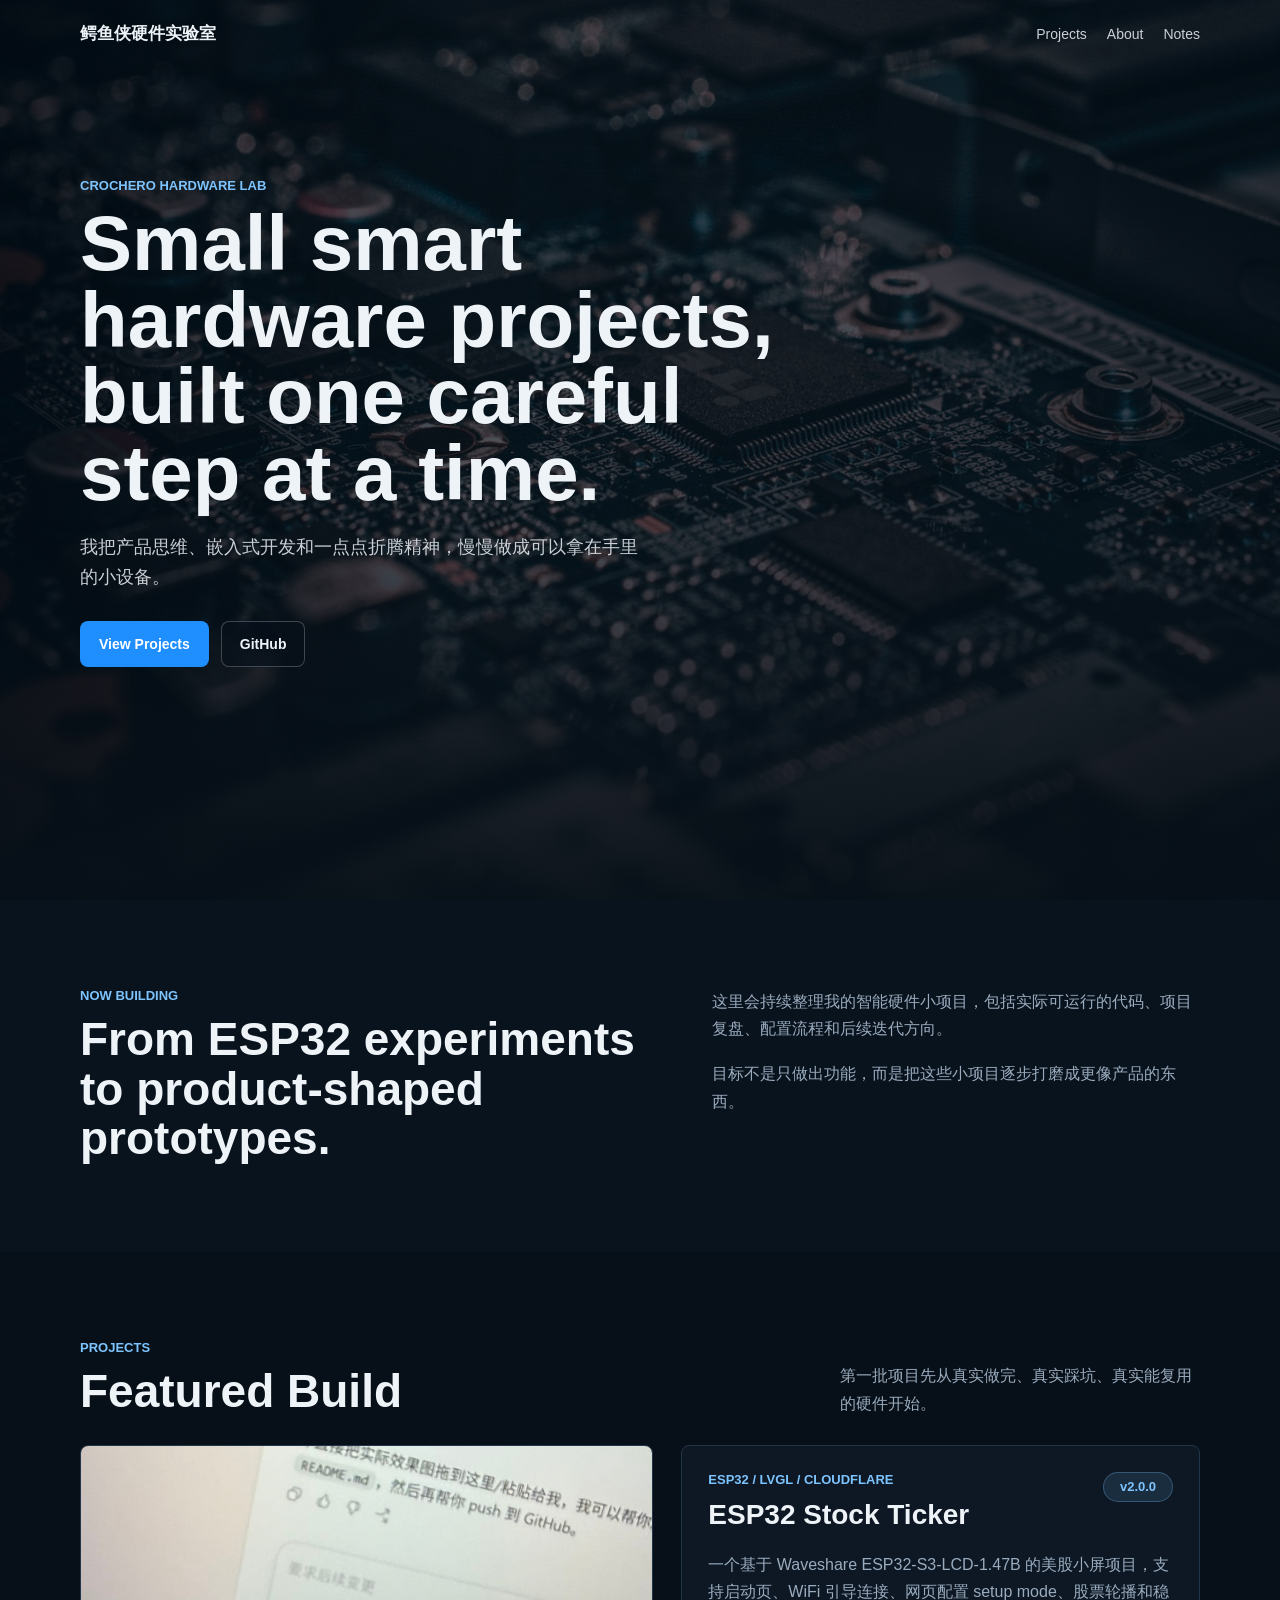
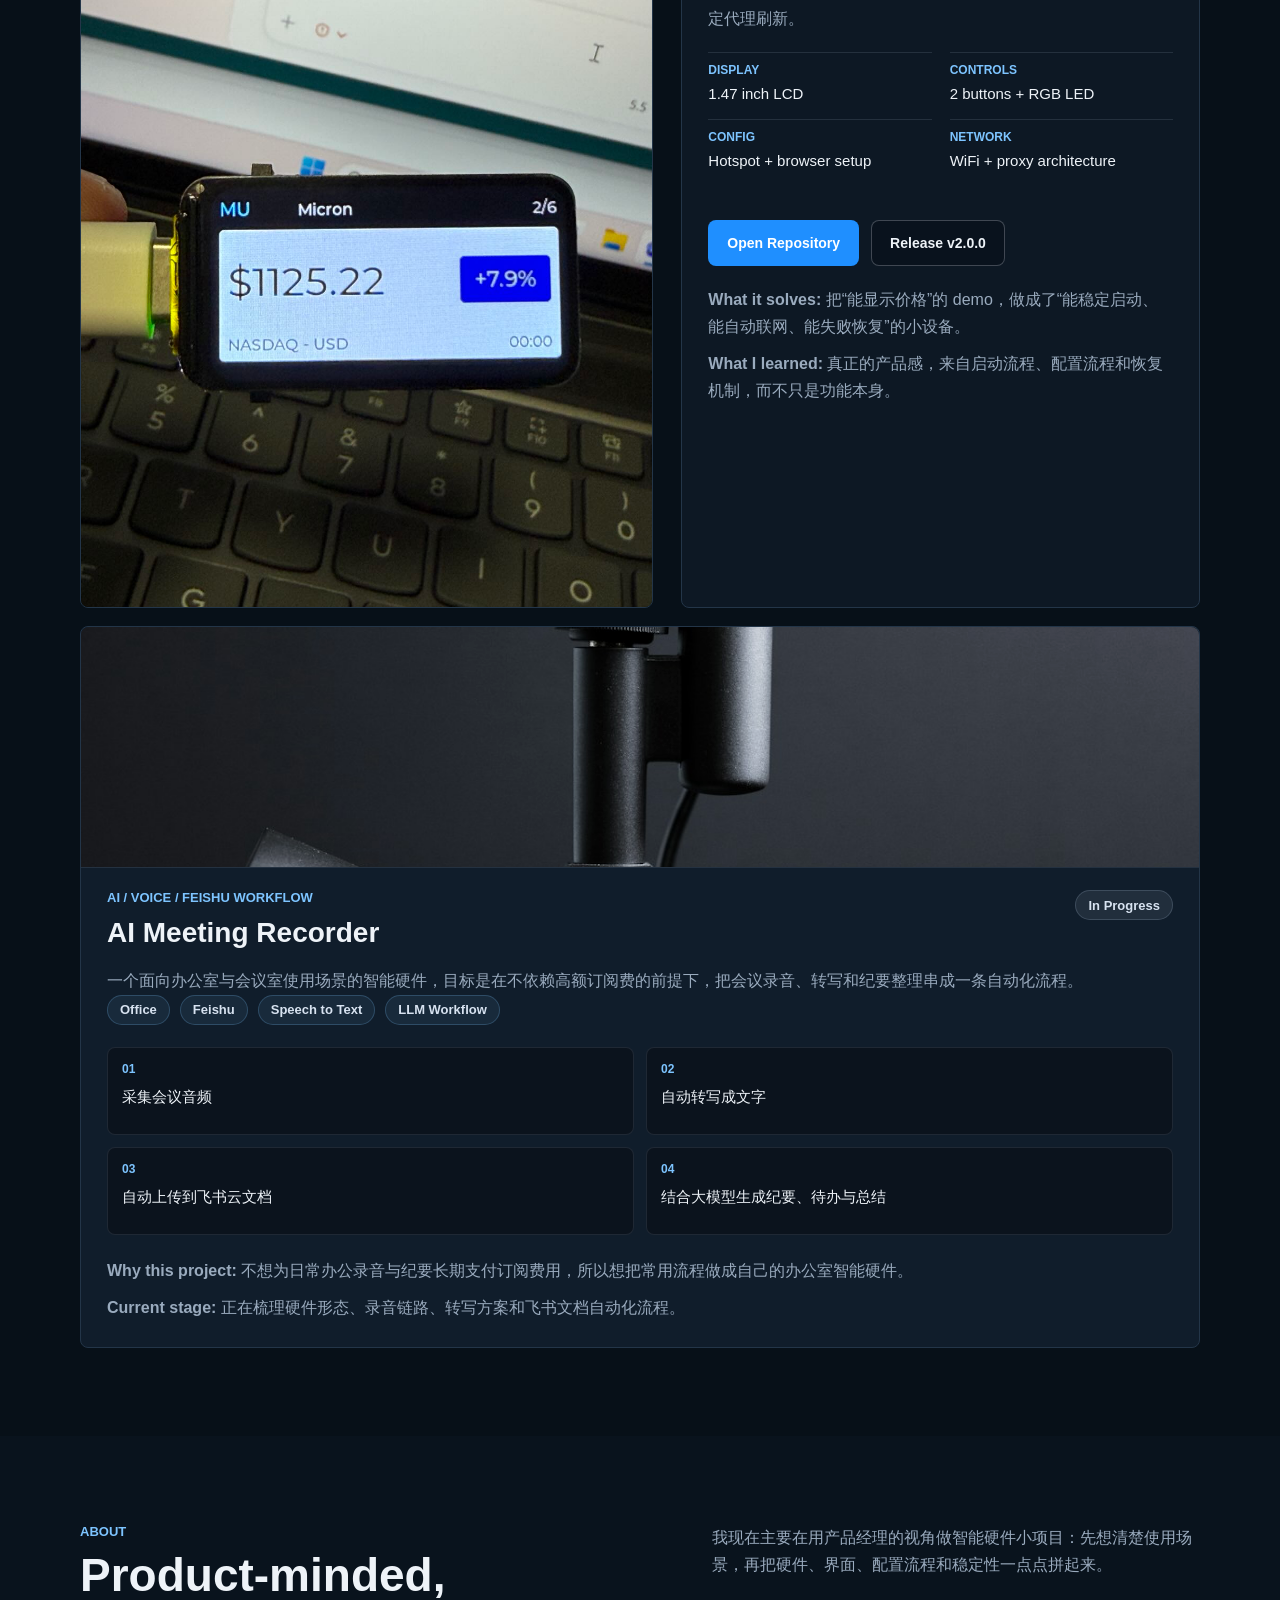
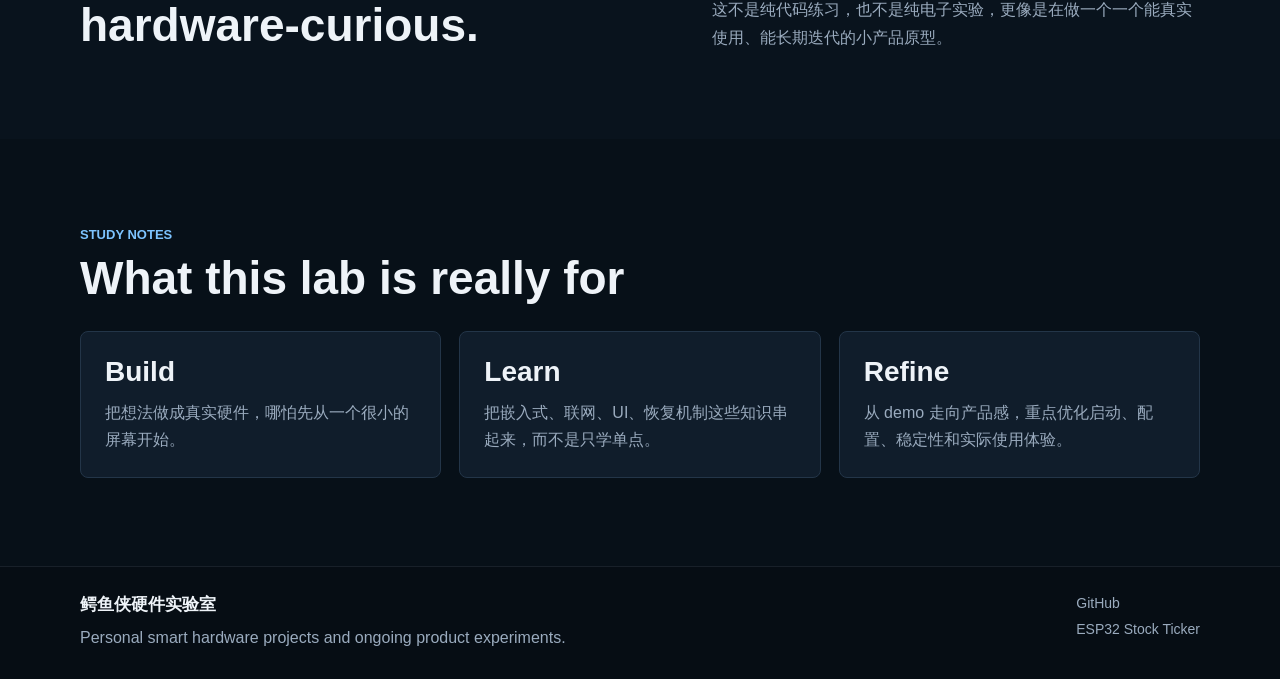
==== index.html @ 6fba977d "Rename homepage to CrocHero Hardware Lab" ====
<!doctype html>
<html lang="zh-CN">
<head>
  <meta charset="utf-8">
  <meta name="viewport" content="width=device-width, initial-scale=1">
  <title>鳄鱼侠硬件实验室 | CrocHero Hardware Lab</title>
  <meta name="description" content="Eyuxia 的个人智能硬件主页，记录 ESP32 小项目、产品原型与学习实验。">
  <link rel="stylesheet" href="./styles.css">
</head>
<body>
  <header class="hero">
    <nav class="topbar">
      <div class="brand">鳄鱼侠硬件实验室</div>
      <div class="navlinks">
        <a href="#projects">Projects</a>
        <a href="#about">About</a>
        <a href="#notes">Notes</a>
      </div>
    </nav>

    <div class="hero-media"></div>
    <div class="hero-overlay"></div>

    <div class="hero-content">
      <p class="eyebrow">CrocHero Hardware Lab</p>
      <h1>Small smart hardware projects, built one careful step at a time.</h1>
      <p class="hero-copy">
        我把产品思维、嵌入式开发和一点点折腾精神，慢慢做成可以拿在手里的小设备。
      </p>
      <div class="hero-actions">
        <a class="button primary" href="#projects">View Projects</a>
        <a class="button secondary" href="https://github.com/reckton0852-star" target="_blank" rel="noreferrer">GitHub</a>
      </div>
    </div>
  </header>

  <main>
    <section class="section intro-band">
      <div class="section-inner intro-grid">
        <div>
          <p class="section-label">Now Building</p>
          <h2>From ESP32 experiments to product-shaped prototypes.</h2>
        </div>
        <div class="intro-copy">
          <p>
            这里会持续整理我的智能硬件小项目，包括实际可运行的代码、项目复盘、配置流程和后续迭代方向。
          </p>
          <p>
            目标不是只做出功能，而是把这些小项目逐步打磨成更像产品的东西。
          </p>
        </div>
      </div>
    </section>

    <section class="section" id="projects">
      <div class="section-inner">
        <div class="section-heading">
          <div>
            <p class="section-label">Projects</p>
            <h2>Featured Build</h2>
          </div>
          <p class="section-side-note">第一批项目先从真实做完、真实踩坑、真实能复用的硬件开始。</p>
        </div>

        <article class="project-feature">
          <div class="project-media">
            <img src="./assets/esp32-stock-ticker-demo.jpg" alt="ESP32 stock ticker device showing stock price on a small display">
          </div>
          <div class="project-body">
            <div class="project-header">
              <div>
                <p class="project-kicker">ESP32 / LVGL / Cloudflare</p>
                <h3>ESP32 Stock Ticker</h3>
              </div>
              <span class="status-pill">v2.0.0</span>
            </div>

            <p class="project-summary">
              一个基于 Waveshare ESP32-S3-LCD-1.47B 的美股小屏项目，支持启动页、WiFi 引导连接、网页配置 setup mode、股票轮播和稳定代理刷新。
            </p>

            <div class="project-specs">
              <div>
                <span class="spec-label">Display</span>
                <span class="spec-value">1.47 inch LCD</span>
              </div>
              <div>
                <span class="spec-label">Controls</span>
                <span class="spec-value">2 buttons + RGB LED</span>
              </div>
              <div>
                <span class="spec-label">Config</span>
                <span class="spec-value">Hotspot + browser setup</span>
              </div>
              <div>
                <span class="spec-label">Network</span>
                <span class="spec-value">WiFi + proxy architecture</span>
              </div>
            </div>

            <div class="project-links">
              <a class="button primary" href="https://github.com/reckton0852-star/esp32-stock-ticker" target="_blank" rel="noreferrer">Open Repository</a>
              <a class="button secondary" href="https://github.com/reckton0852-star/esp32-stock-ticker/releases/tag/v2.0.0" target="_blank" rel="noreferrer">Release v2.0.0</a>
            </div>

            <div class="project-notes">
              <p><strong>What it solves:</strong> 把“能显示价格”的 demo，做成了“能稳定启动、能自动联网、能失败恢复”的小设备。</p>
              <p><strong>What I learned:</strong> 真正的产品感，来自启动流程、配置流程和恢复机制，而不只是功能本身。</p>
            </div>
          </div>
        </article>

        <div class="project-stack">
          <article class="project-card in-progress">
            <div class="project-card-media">
              <img src="./assets/site-refresh/ai-recorder-microphone.jpg" alt="Studio microphone in a dark setup representing the AI meeting recorder project">
            </div>

            <div class="project-card-top">
              <div>
                <p class="project-kicker">AI / Voice / Feishu Workflow</p>
                <h3>AI Meeting Recorder</h3>
              </div>
              <span class="status-pill pending">In Progress</span>
            </div>

            <p class="project-summary">
              一个面向办公室与会议室使用场景的智能硬件，目标是在不依赖高额订阅费的前提下，把会议录音、转写和纪要整理串成一条自动化流程。
            </p>

            <div class="tag-row">
              <span class="tag">Office</span>
              <span class="tag">Feishu</span>
              <span class="tag">Speech to Text</span>
              <span class="tag">LLM Workflow</span>
            </div>

            <div class="project-flow">
              <div class="flow-step">
                <span class="flow-index">01</span>
                <span class="flow-text">采集会议音频</span>
              </div>
              <div class="flow-step">
                <span class="flow-index">02</span>
                <span class="flow-text">自动转写成文字</span>
              </div>
              <div class="flow-step">
                <span class="flow-index">03</span>
                <span class="flow-text">自动上传到飞书云文档</span>
              </div>
              <div class="flow-step">
                <span class="flow-index">04</span>
                <span class="flow-text">结合大模型生成纪要、待办与总结</span>
              </div>
            </div>

            <div class="project-notes">
              <p><strong>Why this project:</strong> 不想为日常办公录音与纪要长期支付订阅费用，所以想把常用流程做成自己的办公室智能硬件。</p>
              <p><strong>Current stage:</strong> 正在梳理硬件形态、录音链路、转写方案和飞书文档自动化流程。</p>
            </div>
          </article>
        </div>
      </div>
    </section>

    <section class="section alt" id="about">
      <div class="section-inner about-grid">
        <div>
          <p class="section-label">About</p>
          <h2>Product-minded, hardware-curious.</h2>
        </div>
        <div class="about-copy">
          <p>
            我现在主要在用产品经理的视角做智能硬件小项目：先想清楚使用场景，再把硬件、界面、配置流程和稳定性一点点拼起来。
          </p>
          <p>
            这不是纯代码练习，也不是纯电子实验，更像是在做一个一个能真实使用、能长期迭代的小产品原型。
          </p>
        </div>
      </div>
    </section>

    <section class="section" id="notes">
      <div class="section-inner">
        <div class="section-heading">
          <div>
            <p class="section-label">Study Notes</p>
            <h2>What this lab is really for</h2>
          </div>
        </div>

        <div class="notes-grid">
          <div class="note-panel">
            <h3>Build</h3>
            <p>把想法做成真实硬件，哪怕先从一个很小的屏幕开始。</p>
          </div>
          <div class="note-panel">
            <h3>Learn</h3>
            <p>把嵌入式、联网、UI、恢复机制这些知识串起来，而不是只学单点。</p>
          </div>
          <div class="note-panel">
            <h3>Refine</h3>
            <p>从 demo 走向产品感，重点优化启动、配置、稳定性和实际使用体验。</p>
          </div>
        </div>
      </div>
    </section>
  </main>

  <footer class="footer">
    <div class="section-inner footer-inner">
      <div>
        <div class="brand footer-brand">鳄鱼侠硬件实验室</div>
        <p class="footer-copy">Personal smart hardware projects and ongoing product experiments.</p>
      </div>
      <div class="footer-links">
        <a href="https://github.com/reckton0852-star" target="_blank" rel="noreferrer">GitHub</a>
        <a href="https://github.com/reckton0852-star/esp32-stock-ticker" target="_blank" rel="noreferrer">ESP32 Stock Ticker</a>
      </div>
    </div>
  </footer>
</body>
</html>
---- styles.css ----
:root {
  color-scheme: dark;
  --bg: #071018;
  --panel: #0d1824;
  --panel-soft: #101d2b;
  --line: #233548;
  --text: #eef3f8;
  --muted: #9aabbe;
  --accent: #7dc4ff;
  --accent-strong: #1f8fff;
  --max-width: 1120px;
}

* {
  box-sizing: border-box;
}

html {
  scroll-behavior: smooth;
}

body {
  margin: 0;
  font-family: Inter, "Segoe UI", Arial, sans-serif;
  background: var(--bg);
  color: var(--text);
}

a {
  color: inherit;
  text-decoration: none;
}

img {
  display: block;
  width: 100%;
  height: auto;
}

.hero {
  position: relative;
  min-height: 100svh;
  overflow: hidden;
  background: #081018;
}

.topbar {
  position: relative;
  z-index: 3;
  display: flex;
  justify-content: space-between;
  align-items: center;
  width: min(var(--max-width), calc(100% - 40px));
  margin: 0 auto;
  padding: 24px 0;
}

.brand {
  font-size: 17px;
  font-weight: 700;
  letter-spacing: 0;
  line-height: 1.2;
}

.navlinks {
  display: flex;
  gap: 20px;
  color: rgba(238, 243, 248, 0.84);
  font-size: 14px;
}

.hero-media,
.hero-overlay {
  position: absolute;
  inset: 0;
}

.hero-media {
  background:
    linear-gradient(90deg, rgba(7, 16, 24, 0.88) 0%, rgba(7, 16, 24, 0.58) 38%, rgba(7, 16, 24, 0.7) 100%),
    url("./assets/site-refresh/hero-circuit-board.jpg") center center / cover no-repeat;
  transform: scale(1.04);
  filter: saturate(0.92) contrast(1.08);
}

.hero-overlay {
  background:
    linear-gradient(180deg, rgba(7, 16, 24, 0.15) 0%, rgba(7, 16, 24, 0.3) 58%, rgba(7, 16, 24, 0.94) 100%);
}

.hero-content {
  position: relative;
  z-index: 3;
  width: min(var(--max-width), calc(100% - 40px));
  margin: 0 auto;
  padding: 110px 0 120px;
}

.eyebrow,
.section-label,
.project-kicker,
.spec-label {
  margin: 0 0 12px;
  color: var(--accent);
  font-size: 13px;
  font-weight: 600;
  letter-spacing: 0;
  text-transform: uppercase;
}

.hero h1 {
  max-width: 720px;
  margin: 0;
  font-size: clamp(40px, 7vw, 78px);
  line-height: 0.98;
  font-weight: 700;
}

.hero-copy {
  max-width: 560px;
  margin: 22px 0 0;
  color: rgba(238, 243, 248, 0.84);
  font-size: 18px;
  line-height: 1.65;
}

.hero-actions,
.project-links {
  display: flex;
  flex-wrap: wrap;
  gap: 12px;
  margin-top: 28px;
}

.button {
  display: inline-flex;
  align-items: center;
  justify-content: center;
  min-height: 46px;
  padding: 0 18px;
  border: 1px solid transparent;
  border-radius: 8px;
  font-size: 14px;
  font-weight: 600;
}

.button.primary {
  background: var(--accent-strong);
  color: white;
}

.button.secondary {
  border-color: rgba(238, 243, 248, 0.24);
  background: rgba(8, 17, 27, 0.68);
}

.section {
  padding: 88px 0;
}

.section.alt {
  background: #09131d;
}

.section-inner {
  width: min(var(--max-width), calc(100% - 40px));
  margin: 0 auto;
}

.intro-band {
  background: #09131d;
}

.intro-grid,
.about-grid {
  display: grid;
  grid-template-columns: minmax(0, 1.1fr) minmax(0, 0.9fr);
  gap: 36px;
  align-items: start;
}

.section h2 {
  margin: 0;
  font-size: clamp(28px, 4vw, 46px);
  line-height: 1.08;
}

.intro-copy p,
.about-copy p,
.project-summary,
.project-notes p,
.footer-copy,
.section-side-note {
  margin: 0;
  color: var(--muted);
  line-height: 1.7;
  font-size: 16px;
}

.intro-copy,
.about-copy {
  display: grid;
  gap: 18px;
}

.section-heading {
  display: flex;
  justify-content: space-between;
  align-items: end;
  gap: 24px;
  margin-bottom: 28px;
}

.section-side-note {
  max-width: 360px;
}

.project-feature {
  display: grid;
  grid-template-columns: minmax(0, 1.05fr) minmax(0, 0.95fr);
  gap: 28px;
  align-items: stretch;
}

.project-stack {
  margin-top: 18px;
}

.project-media img {
  height: 100%;
  min-height: 420px;
  object-fit: cover;
  border-radius: 8px;
  border: 1px solid var(--line);
}

.project-body {
  display: grid;
  align-content: start;
  gap: 20px;
  padding: 26px;
  background: var(--panel);
  border: 1px solid var(--line);
  border-radius: 8px;
}

.project-header {
  display: flex;
  justify-content: space-between;
  gap: 20px;
  align-items: start;
}

.project-header h3,
.note-panel h3 {
  margin: 0;
  font-size: 28px;
}

.status-pill {
  display: inline-flex;
  align-items: center;
  justify-content: center;
  min-width: 70px;
  min-height: 30px;
  padding: 0 12px;
  border-radius: 999px;
  background: rgba(125, 196, 255, 0.12);
  border: 1px solid rgba(125, 196, 255, 0.28);
  color: var(--accent);
  font-size: 13px;
  font-weight: 600;
}

.status-pill.pending {
  background: rgba(154, 171, 190, 0.12);
  border-color: rgba(154, 171, 190, 0.24);
  color: #d7e2f0;
}

.project-specs {
  display: grid;
  grid-template-columns: repeat(2, minmax(0, 1fr));
  gap: 14px 18px;
}

.project-specs > div {
  padding-top: 10px;
  border-top: 1px solid rgba(154, 171, 190, 0.16);
}

.spec-label {
  display: block;
  margin-bottom: 6px;
  font-size: 12px;
}

.spec-value {
  color: var(--text);
  font-size: 15px;
  line-height: 1.45;
}

.project-notes {
  display: grid;
  gap: 10px;
}

.tag-row {
  display: flex;
  flex-wrap: wrap;
  gap: 10px;
}

.tag {
  display: inline-flex;
  align-items: center;
  min-height: 30px;
  padding: 0 12px;
  border-radius: 999px;
  border: 1px solid rgba(125, 196, 255, 0.22);
  background: rgba(125, 196, 255, 0.08);
  color: #d7e2f0;
  font-size: 13px;
  font-weight: 600;
}

.project-card {
  padding: 26px;
  background: var(--panel-soft);
  border: 1px solid var(--line);
  border-radius: 8px;
}

.project-card-media {
  margin: -26px -26px 22px;
  overflow: hidden;
  border-bottom: 1px solid rgba(154, 171, 190, 0.14);
  border-radius: 8px 8px 0 0;
}

.project-card-media img {
  height: 240px;
  object-fit: cover;
  object-position: center;
  filter: saturate(0.9) contrast(1.03);
}

.project-card-top {
  display: flex;
  justify-content: space-between;
  gap: 20px;
  align-items: start;
  margin-bottom: 18px;
}

.project-card-top h3 {
  margin: 0;
  font-size: 28px;
}

.project-flow {
  display: grid;
  grid-template-columns: repeat(2, minmax(0, 1fr));
  gap: 12px;
  margin: 22px 0;
}

.flow-step {
  min-height: 88px;
  padding: 14px;
  background: #0b131d;
  border: 1px solid rgba(154, 171, 190, 0.14);
  border-radius: 8px;
}

.flow-index {
  display: block;
  margin-bottom: 10px;
  color: var(--accent);
  font-size: 12px;
  font-weight: 700;
}

.flow-text {
  display: block;
  color: var(--text);
  font-size: 15px;
  line-height: 1.5;
}

.notes-grid {
  display: grid;
  grid-template-columns: repeat(3, minmax(0, 1fr));
  gap: 18px;
}

.note-panel {
  padding: 24px;
  background: var(--panel-soft);
  border: 1px solid var(--line);
  border-radius: 8px;
}

.note-panel p {
  margin: 12px 0 0;
  color: var(--muted);
  line-height: 1.65;
}

.footer {
  border-top: 1px solid rgba(154, 171, 190, 0.12);
  background: #060d14;
}

.footer-inner {
  display: flex;
  justify-content: space-between;
  gap: 24px;
  align-items: start;
  padding-top: 28px;
  padding-bottom: 28px;
}

.footer-brand {
  margin-bottom: 8px;
}

.footer-links {
  display: flex;
  flex-direction: column;
  gap: 10px;
  color: var(--muted);
  font-size: 14px;
}

@media (max-width: 920px) {
  .intro-grid,
  .about-grid,
  .project-feature,
  .notes-grid,
  .footer-inner,
  .section-heading {
    grid-template-columns: 1fr;
    display: grid;
  }

  .section-heading {
    align-items: start;
  }

  .project-media img {
    min-height: 320px;
  }
}

@media (max-width: 640px) {
  .topbar {
    gap: 16px;
    align-items: start;
    flex-direction: column;
  }

  .navlinks {
    gap: 16px;
    flex-wrap: wrap;
  }

  .brand {
    font-size: 15px;
  }

  .hero-content {
    padding-top: 82px;
    padding-bottom: 92px;
  }

  .hero h1 {
    font-size: 42px;
  }

  .hero-copy {
    font-size: 16px;
  }

  .section {
    padding: 64px 0;
  }

  .project-body,
  .note-panel,
  .project-card {
    padding: 20px;
  }

  .project-card-media {
    margin: -20px -20px 18px;
  }

  .project-card-media img {
    height: 200px;
  }

  .project-header {
    flex-direction: column;
  }

  .project-card-top {
    flex-direction: column;
  }

  .project-specs {
    grid-template-columns: 1fr;
  }

  .project-flow {
    grid-template-columns: 1fr;
  }
}
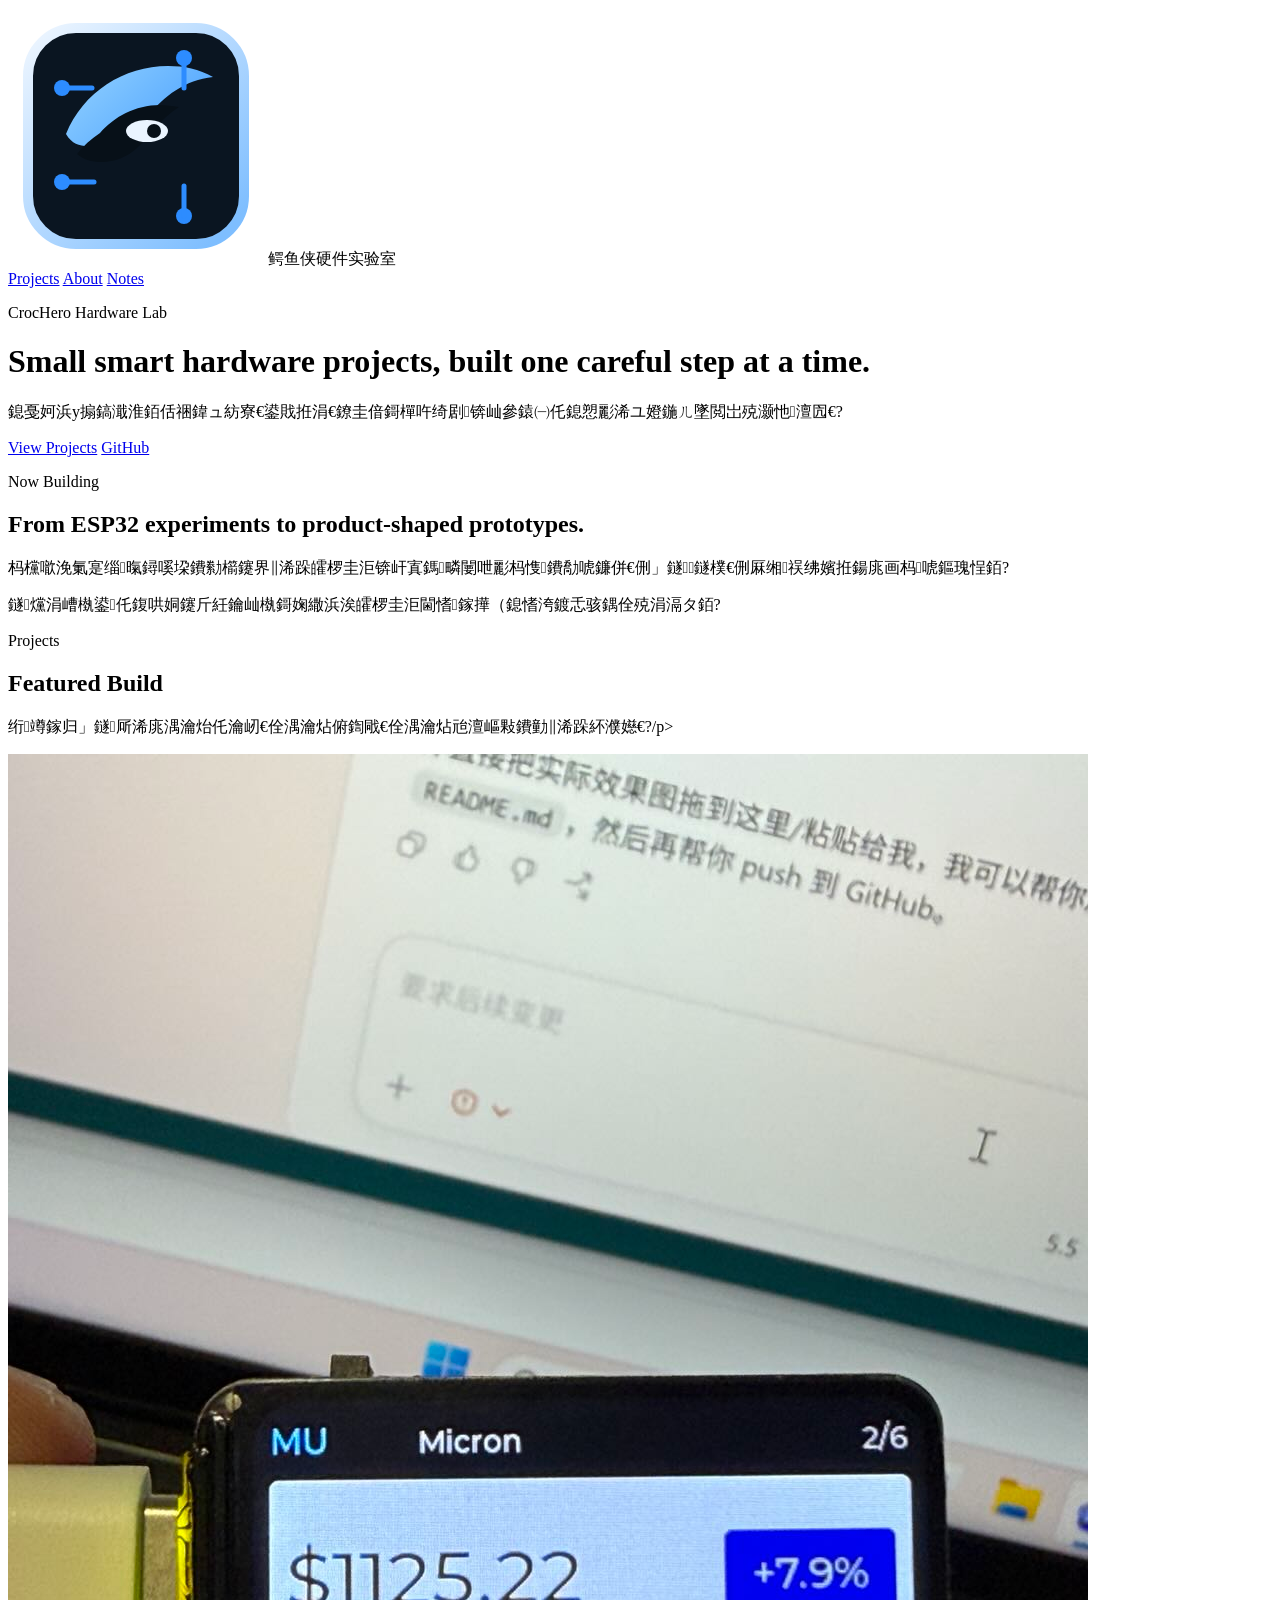
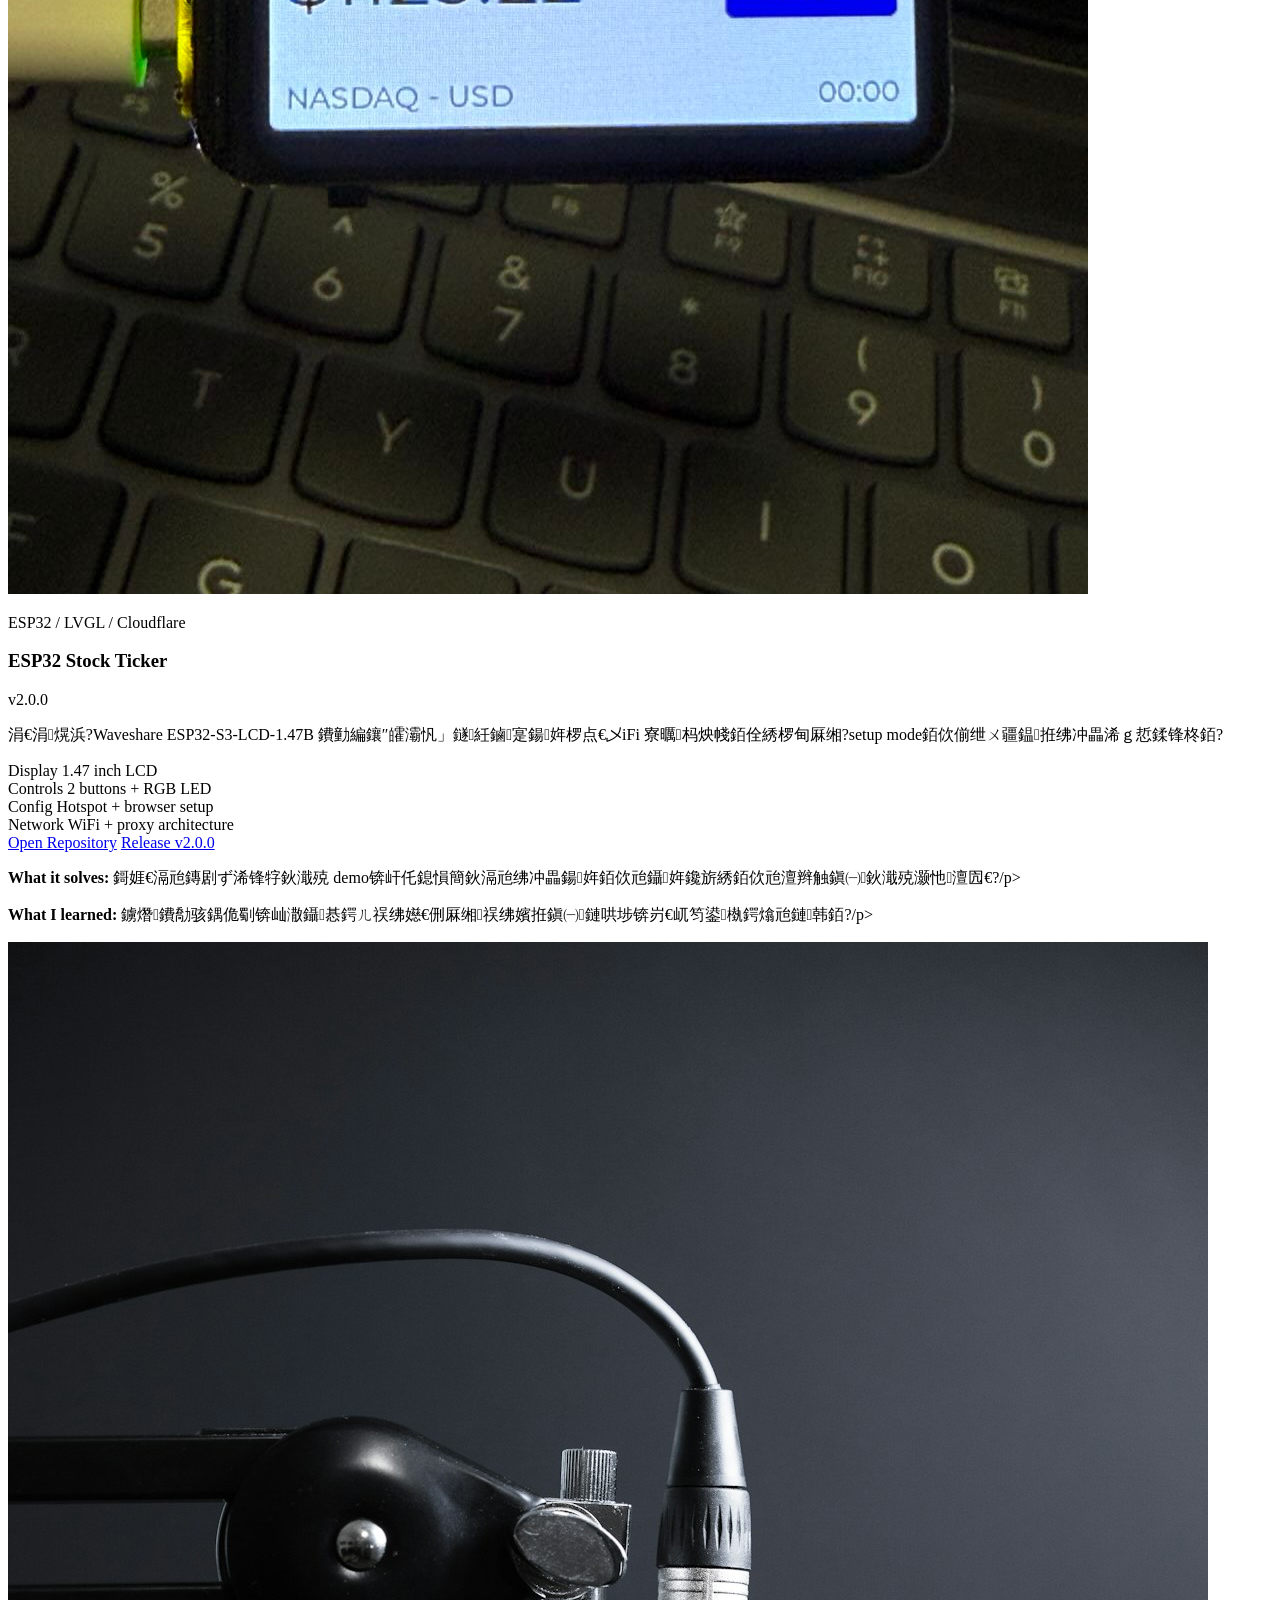
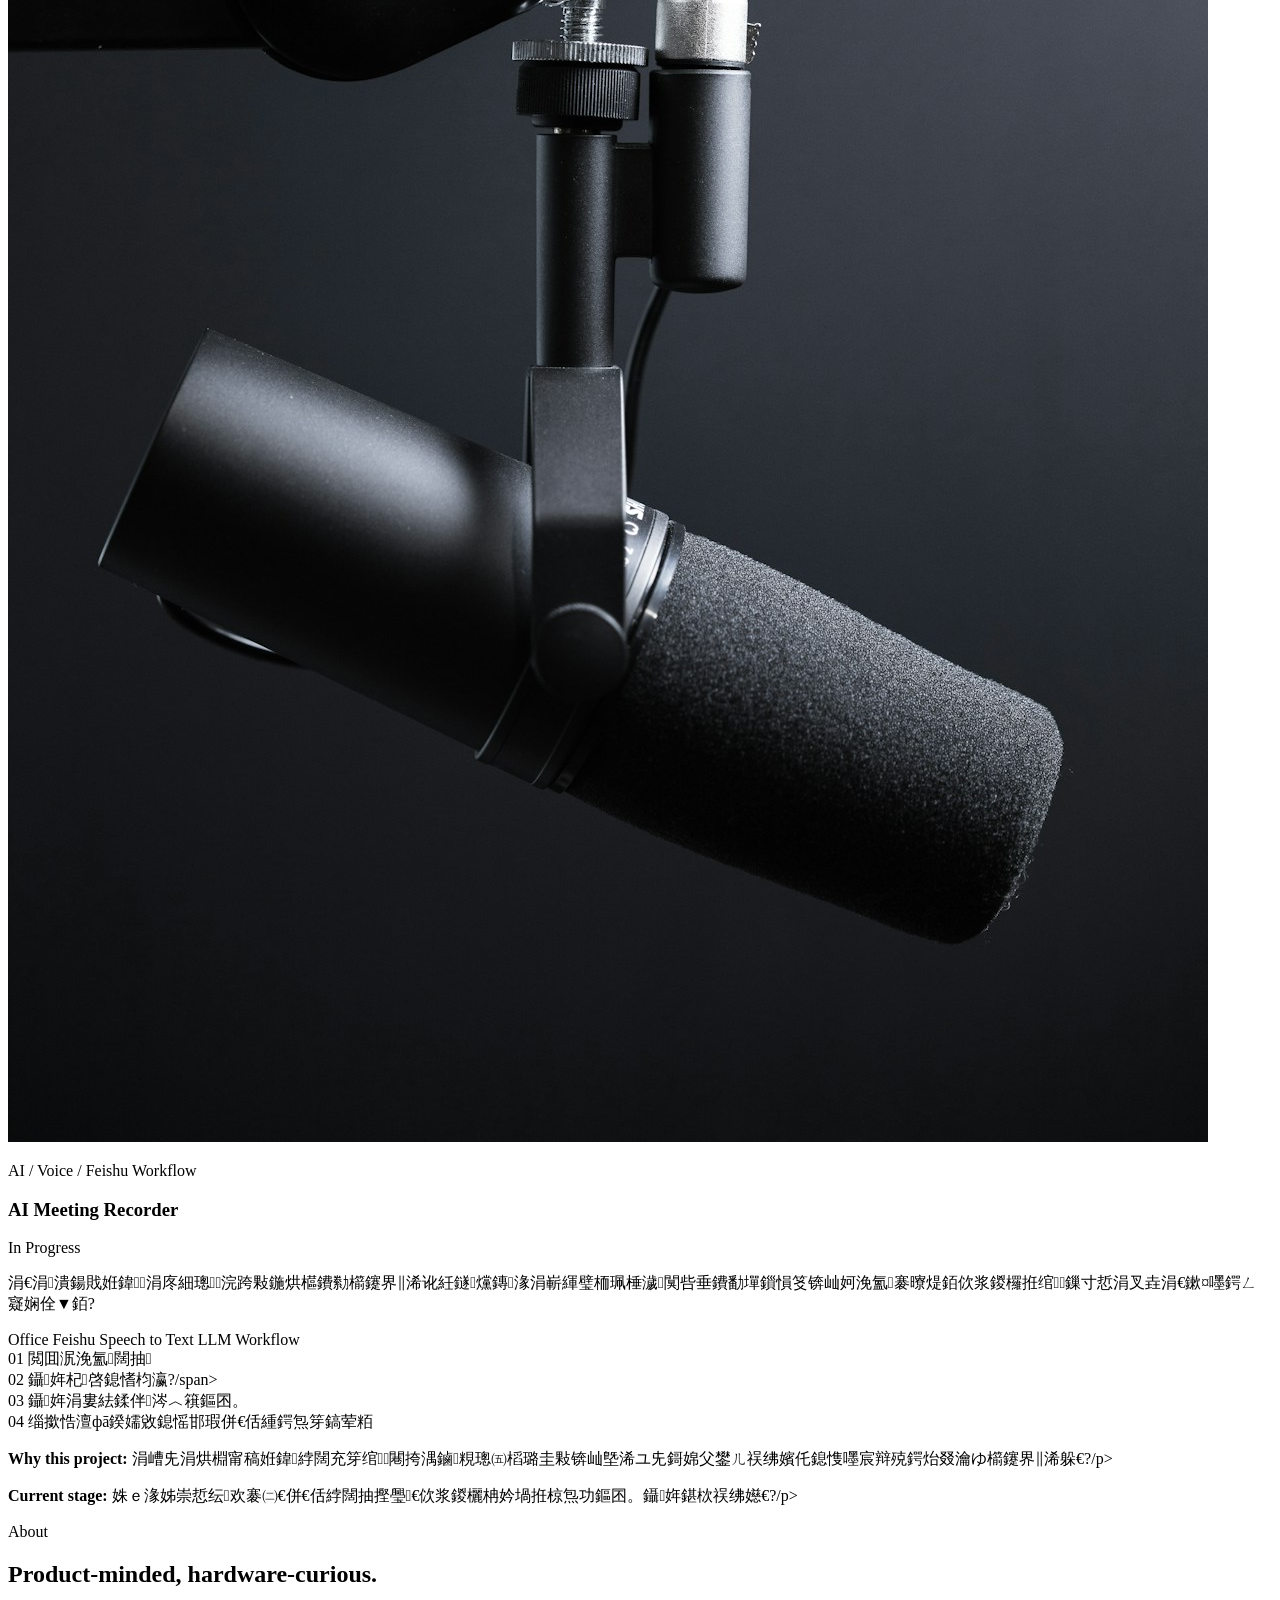
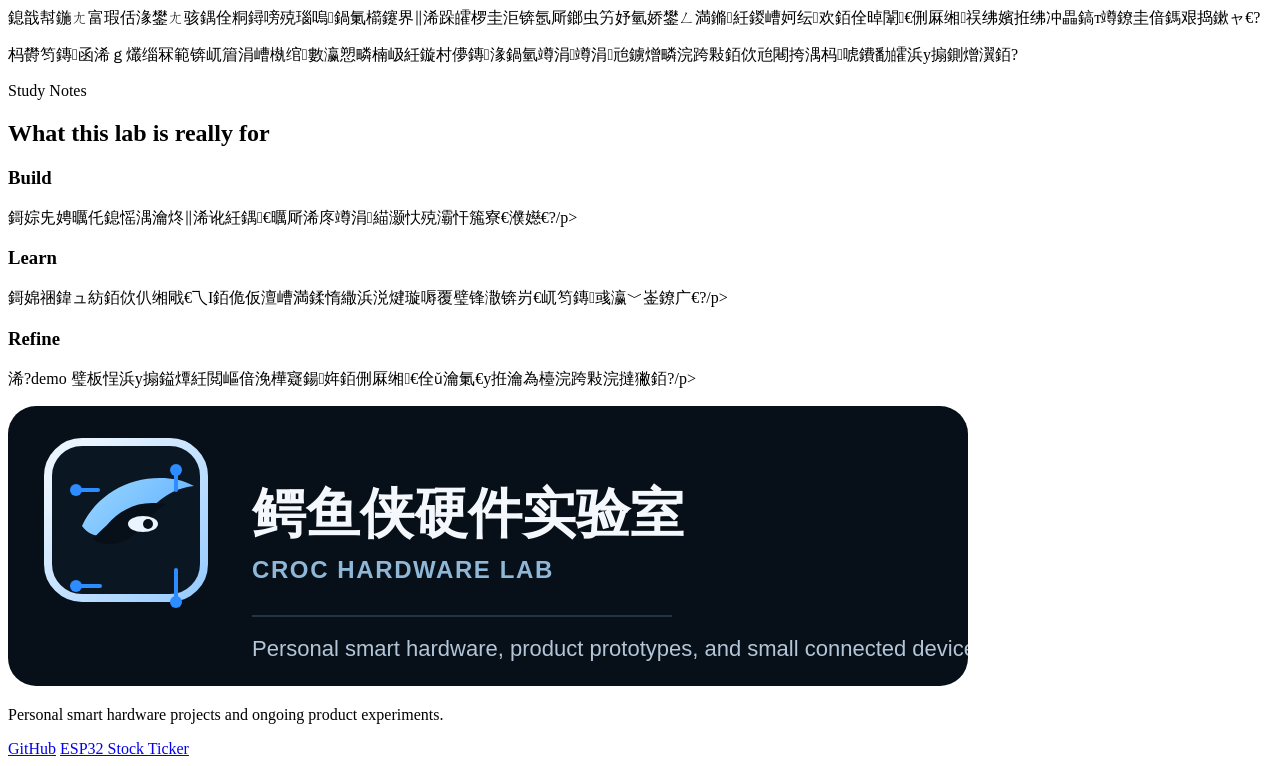
==== commit 4be508c4: "Add CrocHero logo system to homepage" ====
--- a/index.html
+++ b/index.html
@@ -3,14 +3,18 @@
 <head>
   <meta charset="utf-8">
   <meta name="viewport" content="width=device-width, initial-scale=1">
-  <title>鳄鱼侠硬件实验室 | CrocHero Hardware Lab</title>
-  <meta name="description" content="Eyuxia 的个人智能硬件主页，记录 ESP32 小项目、产品原型与学习实验。">
+  <title>槌勯奔渚犵‖浠跺疄楠屽 | CrocHero Hardware Lab</title>
+  <meta name="description" content="Eyuxia 鐨勪釜浜烘櫤鑳界‖浠朵富椤碉紝璁板綍 ESP32 灏忛」鐩€佷骇鍝佸師鍨嬩笌瀛︿範瀹為獙銆?>
   <link rel="stylesheet" href="./styles.css">
+  <link rel="icon" type="image/svg+xml" href="./assets/logo-crochero-mark.svg">
 </head>
 <body>
   <header class="hero">
     <nav class="topbar">
-      <div class="brand">鳄鱼侠硬件实验室</div>
+      <div class="brand brand-lockup">
+        <img class="brand-mark" src="./assets/logo-crochero-mark.svg" alt="CrocHero Hardware Lab logo mark">
+        <span>鳄鱼侠硬件实验室</span>
+      </div>
       <div class="navlinks">
         <a href="#projects">Projects</a>
         <a href="#about">About</a>
@@ -25,8 +29,7 @@
       <p class="eyebrow">CrocHero Hardware Lab</p>
       <h1>Small smart hardware projects, built one careful step at a time.</h1>
       <p class="hero-copy">
-        我把产品思维、嵌入式开发和一点点折腾精神，慢慢做成可以拿在手里的小设备。
-      </p>
+        鎴戞妸浜у搧鎬濈淮銆佸祵鍏ュ紡寮€鍙戝拰涓€鐐圭偣鎶樿吘绮剧锛屾參鎱㈠仛鎴愬彲浠ユ嬁鍦ㄦ墜閲岀殑灏忚澶囥€?      </p>
       <div class="hero-actions">
         <a class="button primary" href="#projects">View Projects</a>
         <a class="button secondary" href="https://github.com/reckton0852-star" target="_blank" rel="noreferrer">GitHub</a>
@@ -43,11 +46,9 @@
         </div>
         <div class="intro-copy">
           <p>
-            这里会持续整理我的智能硬件小项目，包括实际可运行的代码、项目复盘、配置流程和后续迭代方向。
-          </p>
-          <p>
-            目标不是只做出功能，而是把这些小项目逐步打磨成更像产品的东西。
-          </p>
+            杩欓噷浼氭寔缁暣鐞嗘垜鐨勬櫤鑳界‖浠跺皬椤圭洰锛屽寘鎷疄闄呭彲杩愯鐨勪唬鐮併€侀」鐩鐩樸€侀厤缃祦绋嬪拰鍚庣画杩唬鏂瑰悜銆?          </p>
+          <p>
+            鐩爣涓嶆槸鍙仛鍑哄姛鑳斤紝鑰屾槸鎶婅繖浜涘皬椤圭洰閫愭鎵撶（鎴愭洿鍍忎骇鍝佺殑涓滆タ銆?          </p>
         </div>
       </div>
     </section>
@@ -59,7 +60,7 @@
             <p class="section-label">Projects</p>
             <h2>Featured Build</h2>
           </div>
-          <p class="section-side-note">第一批项目先从真实做完、真实踩坑、真实能复用的硬件开始。</p>
+          <p class="section-side-note">绗竴鎵归」鐩厛浠庣湡瀹炲仛瀹屻€佺湡瀹炶俯鍧戙€佺湡瀹炶兘澶嶇敤鐨勭‖浠跺紑濮嬨€?/p>
         </div>
 
         <article class="project-feature">
@@ -76,8 +77,7 @@
             </div>
 
             <p class="project-summary">
-              一个基于 Waveshare ESP32-S3-LCD-1.47B 的美股小屏项目，支持启动页、WiFi 引导连接、网页配置 setup mode、股票轮播和稳定代理刷新。
-            </p>
+              涓€涓熀浜?Waveshare ESP32-S3-LCD-1.47B 鐨勭編鑲″皬灞忛」鐩紝鏀寔鍚姩椤点€乄iFi 寮曞杩炴帴銆佺綉椤甸厤缃?setup mode銆佽偂绁ㄨ疆鎾拰绋冲畾浠ｇ悊鍒锋柊銆?            </p>
 
             <div class="project-specs">
               <div>
@@ -104,8 +104,8 @@
             </div>
 
             <div class="project-notes">
-              <p><strong>What it solves:</strong> 把“能显示价格”的 demo，做成了“能稳定启动、能自动联网、能失败恢复”的小设备。</p>
-              <p><strong>What I learned:</strong> 真正的产品感，来自启动流程、配置流程和恢复机制，而不只是功能本身。</p>
+              <p><strong>What it solves:</strong> 鎶娾€滆兘鏄剧ず浠锋牸鈥濈殑 demo锛屽仛鎴愪簡鈥滆兘绋冲畾鍚姩銆佽兘鑷姩鑱旂綉銆佽兘澶辫触鎭㈠鈥濈殑灏忚澶囥€?/p>
+              <p><strong>What I learned:</strong> 鐪熸鐨勪骇鍝佹劅锛屾潵鑷惎鍔ㄦ祦绋嬨€侀厤缃祦绋嬪拰鎭㈠鏈哄埗锛岃€屼笉鍙槸鍔熻兘鏈韩銆?/p>
             </div>
           </div>
         </article>
@@ -125,8 +125,7 @@
             </div>
 
             <p class="project-summary">
-              一个面向办公室与会议室使用场景的智能硬件，目标是在不依赖高额订阅费的前提下，把会议录音、转写和纪要整理串成一条自动化流程。
-            </p>
+              涓€涓潰鍚戝姙鍏涓庝細璁浣跨敤鍦烘櫙鐨勬櫤鑳界‖浠讹紝鐩爣鏄湪涓嶄緷璧栭珮棰濊闃呰垂鐨勫墠鎻愪笅锛屾妸浼氳褰曢煶銆佽浆鍐欏拰绾鏁寸悊涓叉垚涓€鏉¤嚜鍔ㄥ寲娴佺▼銆?            </p>
 
             <div class="tag-row">
               <span class="tag">Office</span>
@@ -138,25 +137,25 @@
             <div class="project-flow">
               <div class="flow-step">
                 <span class="flow-index">01</span>
-                <span class="flow-text">采集会议音频</span>
+                <span class="flow-text">閲囬泦浼氳闊抽</span>
               </div>
               <div class="flow-step">
                 <span class="flow-index">02</span>
-                <span class="flow-text">自动转写成文字</span>
+                <span class="flow-text">鑷姩杞啓鎴愭枃瀛?/span>
               </div>
               <div class="flow-step">
                 <span class="flow-index">03</span>
-                <span class="flow-text">自动上传到飞书云文档</span>
+                <span class="flow-text">鑷姩涓婁紶鍒伴涔︿簯鏂囨。</span>
               </div>
               <div class="flow-step">
                 <span class="flow-index">04</span>
-                <span class="flow-text">结合大模型生成纪要、待办与总结</span>
+                <span class="flow-text">缁撳悎澶фā鍨嬬敓鎴愮邯瑕併€佸緟鍔炰笌鎬荤粨</span>
               </div>
             </div>
 
             <div class="project-notes">
-              <p><strong>Why this project:</strong> 不想为日常办公录音与纪要长期支付订阅费用，所以想把常用流程做成自己的办公室智能硬件。</p>
-              <p><strong>Current stage:</strong> 正在梳理硬件形态、录音链路、转写方案和飞书文档自动化流程。</p>
+              <p><strong>Why this project:</strong> 涓嶆兂涓烘棩甯稿姙鍏綍闊充笌绾闀挎湡鏀粯璁㈤槄璐圭敤锛屾墍浠ユ兂鎶婂父鐢ㄦ祦绋嬪仛鎴愯嚜宸辩殑鍔炲叕瀹ゆ櫤鑳界‖浠躲€?/p>
+              <p><strong>Current stage:</strong> 姝ｅ湪姊崇悊纭欢褰㈡€併€佸綍闊抽摼璺€佽浆鍐欐柟妗堝拰椋炰功鏂囨。鑷姩鍖栨祦绋嬨€?/p>
             </div>
           </article>
         </div>
@@ -171,11 +170,9 @@
         </div>
         <div class="about-copy">
           <p>
-            我现在主要在用产品经理的视角做智能硬件小项目：先想清楚使用场景，再把硬件、界面、配置流程和稳定性一点点拼起来。
-          </p>
-          <p>
-            这不是纯代码练习，也不是纯电子实验，更像是在做一个一个能真实使用、能长期迭代的小产品原型。
-          </p>
+            鎴戠幇鍦ㄤ富瑕佸湪鐢ㄤ骇鍝佺粡鐞嗙殑瑙嗚鍋氭櫤鑳界‖浠跺皬椤圭洰锛氬厛鎯虫竻妤氫娇鐢ㄥ満鏅紝鍐嶆妸纭欢銆佺晫闈€侀厤缃祦绋嬪拰绋冲畾鎬т竴鐐圭偣鎷艰捣鏉ャ€?          </p>
+          <p>
+            杩欎笉鏄函浠ｇ爜缁冧範锛屼篃涓嶆槸绾數瀛愬疄楠岋紝鏇村儚鏄湪鍋氫竴涓竴涓兘鐪熷疄浣跨敤銆佽兘闀挎湡杩唬鐨勫皬浜у搧鍘熷瀷銆?          </p>
         </div>
       </div>
     </section>
@@ -192,15 +189,15 @@
         <div class="notes-grid">
           <div class="note-panel">
             <h3>Build</h3>
-            <p>把想法做成真实硬件，哪怕先从一个很小的屏幕开始。</p>
+            <p>鎶婃兂娉曞仛鎴愮湡瀹炵‖浠讹紝鍝€曞厛浠庝竴涓緢灏忕殑灞忓箷寮€濮嬨€?/p>
           </div>
           <div class="note-panel">
             <h3>Learn</h3>
-            <p>把嵌入式、联网、UI、恢复机制这些知识串起来，而不是只学单点。</p>
+            <p>鎶婂祵鍏ュ紡銆佽仈缃戙€乁I銆佹仮澶嶆満鍒惰繖浜涚煡璇嗕覆璧锋潵锛岃€屼笉鏄彧瀛﹀崟鐐广€?/p>
           </div>
           <div class="note-panel">
             <h3>Refine</h3>
-            <p>从 demo 走向产品感，重点优化启动、配置、稳定性和实际使用体验。</p>
+            <p>浠?demo 璧板悜浜у搧鎰燂紝閲嶇偣浼樺寲鍚姩銆侀厤缃€佺ǔ瀹氭€у拰瀹為檯浣跨敤浣撻獙銆?/p>
           </div>
         </div>
       </div>
@@ -210,7 +207,7 @@
   <footer class="footer">
     <div class="section-inner footer-inner">
       <div>
-        <div class="brand footer-brand">鳄鱼侠硬件实验室</div>
+        <img class="footer-logo" src="./assets/logo-crochero-hardware-lab.svg" alt="CrocHero Hardware Lab logo">
         <p class="footer-copy">Personal smart hardware projects and ongoing product experiments.</p>
       </div>
       <div class="footer-links">
--- a/styles.css
+++ b/styles.css
@@ -60,6 +60,18 @@
   font-weight: 700;
   letter-spacing: 0;
   line-height: 1.2;
+}
+
+.brand-lockup {
+  display: inline-flex;
+  align-items: center;
+  gap: 12px;
+}
+
+.brand-mark {
+  width: 34px;
+  height: 34px;
+  flex: 0 0 34px;
 }
 
 .navlinks {
@@ -426,6 +438,11 @@
   margin-bottom: 8px;
 }
 
+.footer-logo {
+  width: min(420px, 100%);
+  margin-bottom: 12px;
+}
+
 .footer-links {
   display: flex;
   flex-direction: column;
@@ -470,6 +487,12 @@
     font-size: 15px;
   }
 
+  .brand-mark {
+    width: 28px;
+    height: 28px;
+    flex-basis: 28px;
+  }
+
   .hero-content {
     padding-top: 82px;
     padding-bottom: 92px;
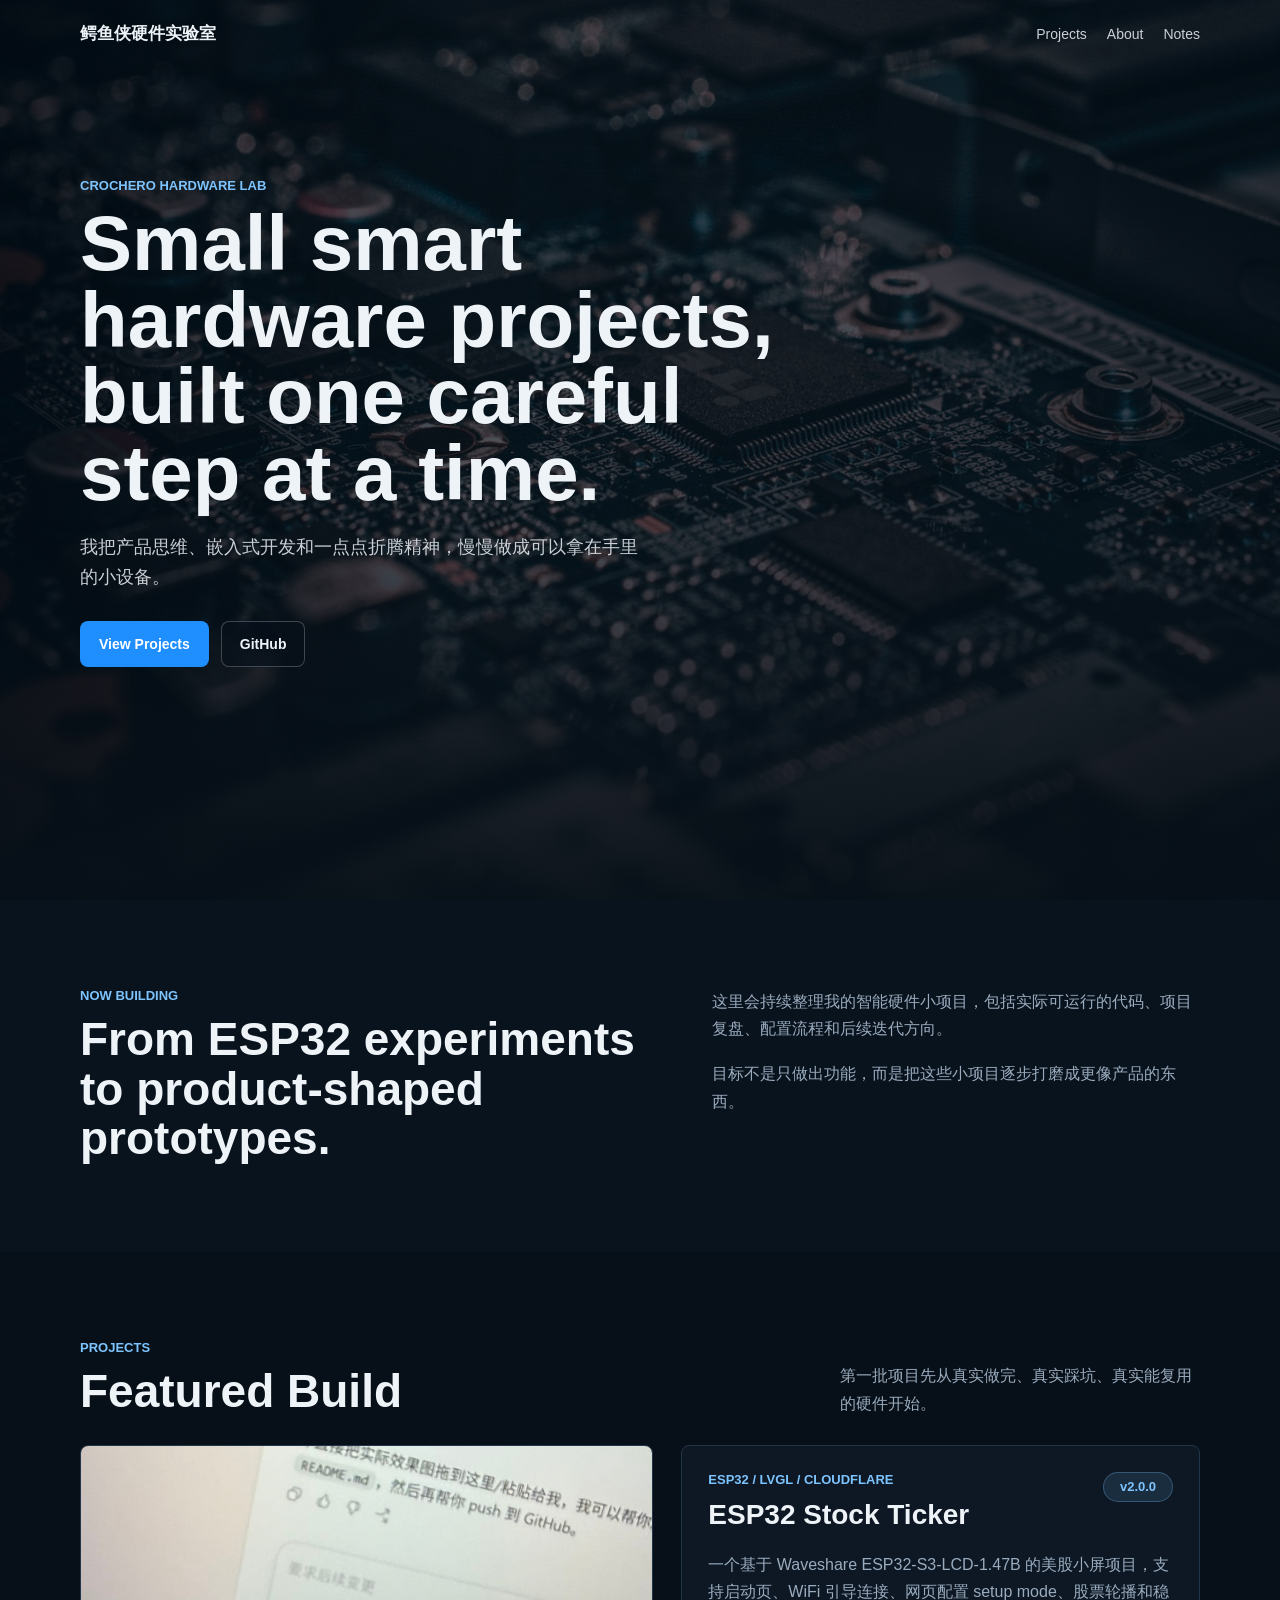
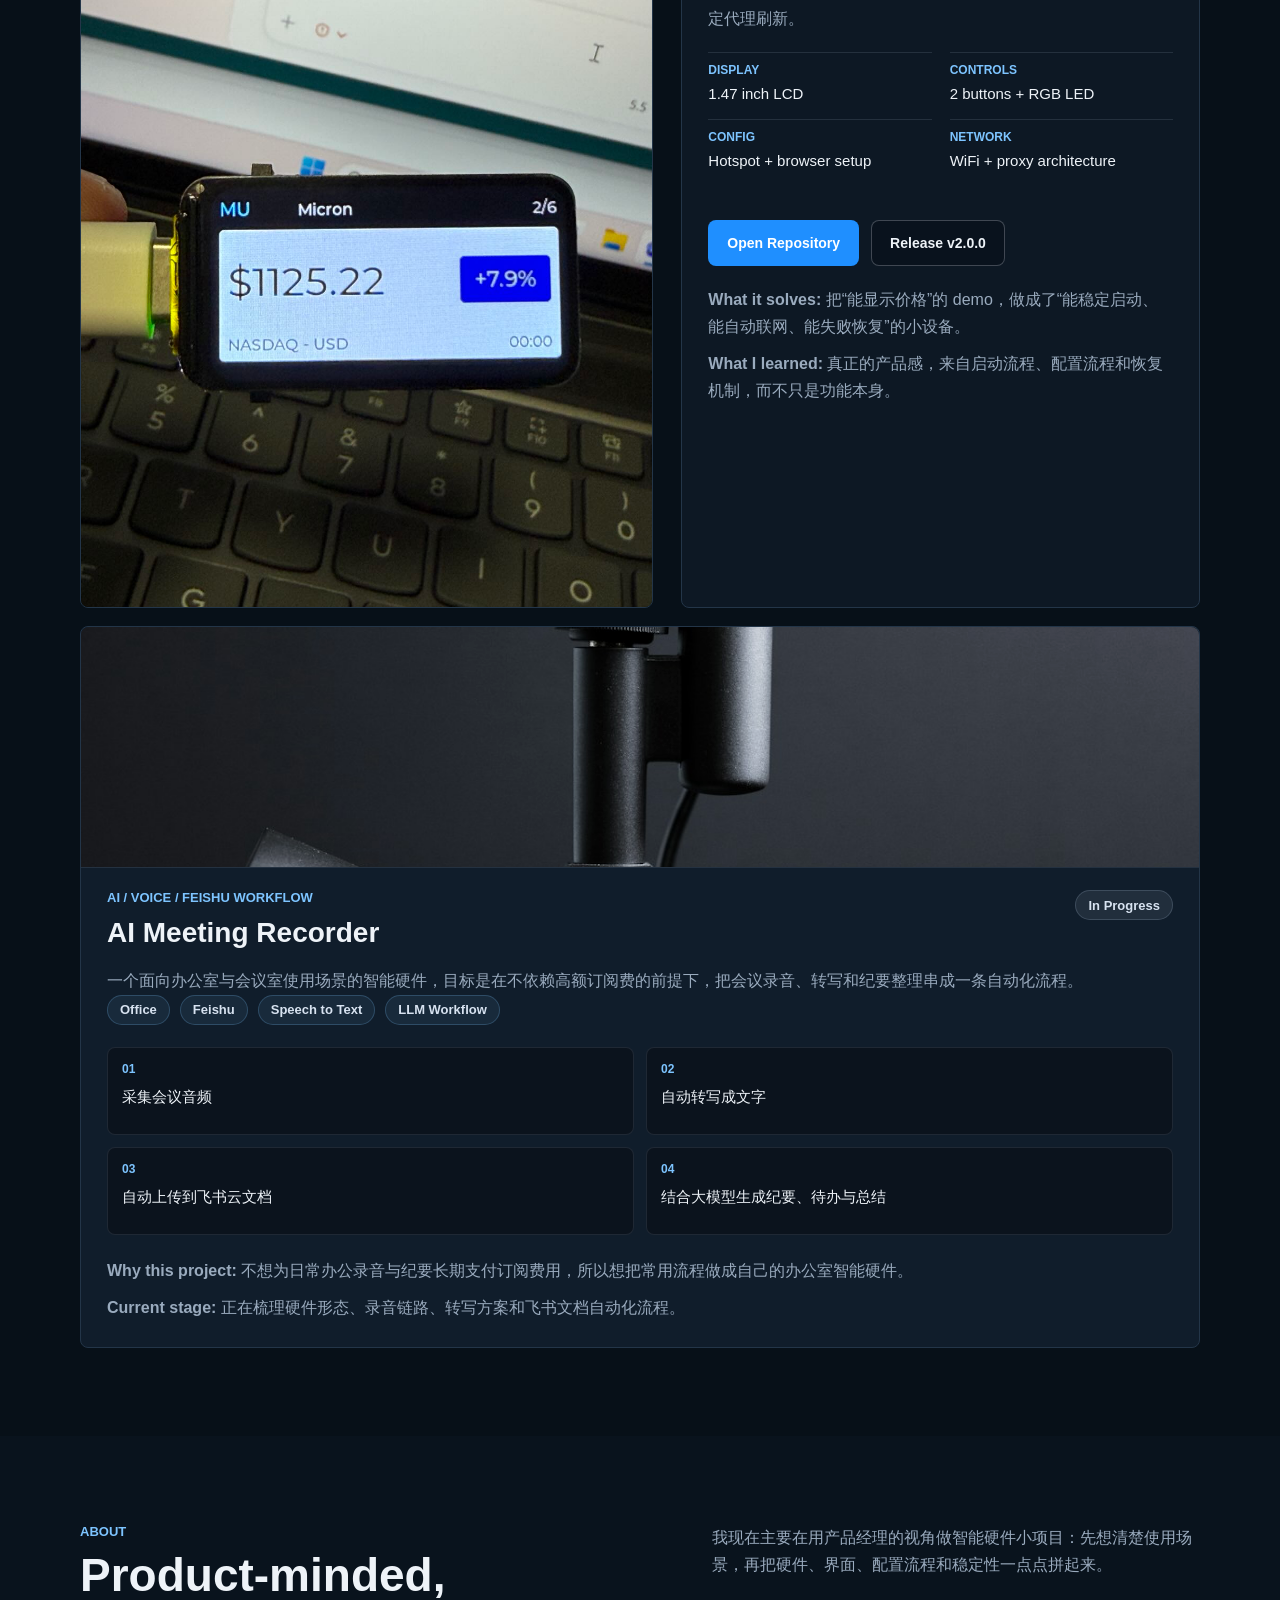
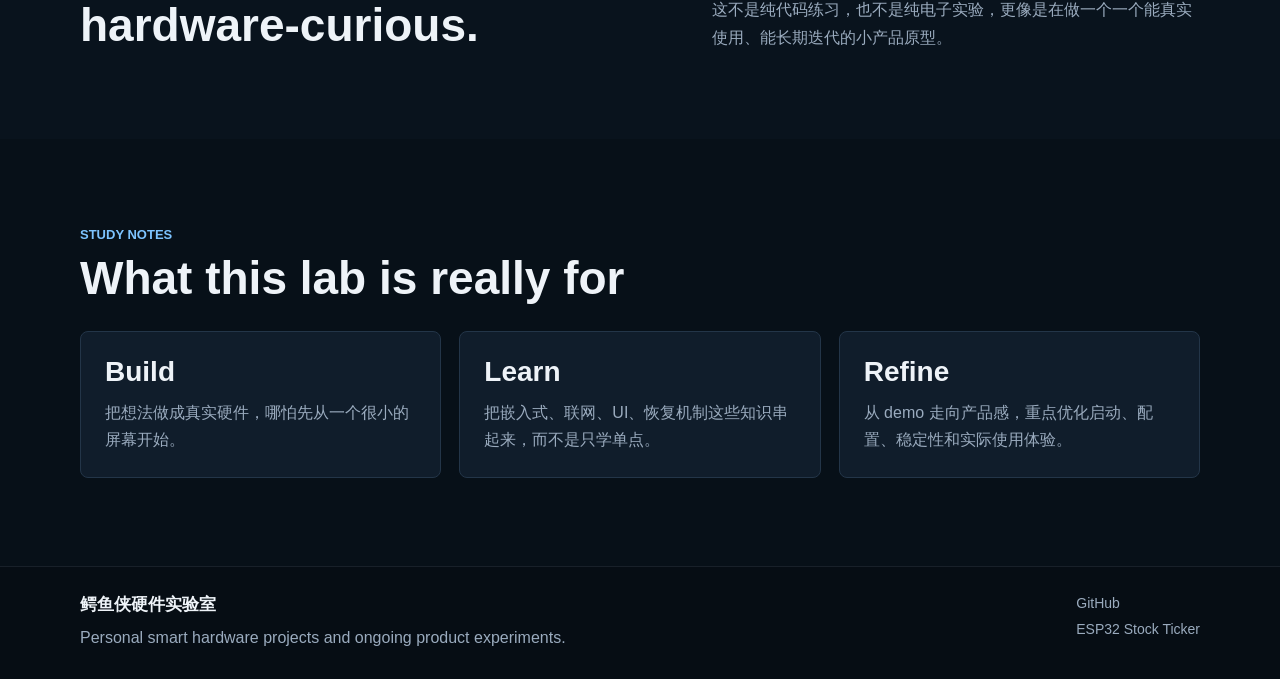
==== commit b2b47ca6: "Revert "Add CrocHero logo system to homepage" This reverts commit 4be508c4f3dcb4c813dc4c0560dc7f8232" ====
--- a/index.html
+++ b/index.html
@@ -3,18 +3,14 @@
 <head>
   <meta charset="utf-8">
   <meta name="viewport" content="width=device-width, initial-scale=1">
-  <title>槌勯奔渚犵‖浠跺疄楠屽 | CrocHero Hardware Lab</title>
-  <meta name="description" content="Eyuxia 鐨勪釜浜烘櫤鑳界‖浠朵富椤碉紝璁板綍 ESP32 灏忛」鐩€佷骇鍝佸師鍨嬩笌瀛︿範瀹為獙銆?>
+  <title>鳄鱼侠硬件实验室 | CrocHero Hardware Lab</title>
+  <meta name="description" content="Eyuxia 的个人智能硬件主页，记录 ESP32 小项目、产品原型与学习实验。">
   <link rel="stylesheet" href="./styles.css">
-  <link rel="icon" type="image/svg+xml" href="./assets/logo-crochero-mark.svg">
 </head>
 <body>
   <header class="hero">
     <nav class="topbar">
-      <div class="brand brand-lockup">
-        <img class="brand-mark" src="./assets/logo-crochero-mark.svg" alt="CrocHero Hardware Lab logo mark">
-        <span>鳄鱼侠硬件实验室</span>
-      </div>
+      <div class="brand">鳄鱼侠硬件实验室</div>
       <div class="navlinks">
         <a href="#projects">Projects</a>
         <a href="#about">About</a>
@@ -29,7 +25,8 @@
       <p class="eyebrow">CrocHero Hardware Lab</p>
       <h1>Small smart hardware projects, built one careful step at a time.</h1>
       <p class="hero-copy">
-        鎴戞妸浜у搧鎬濈淮銆佸祵鍏ュ紡寮€鍙戝拰涓€鐐圭偣鎶樿吘绮剧锛屾參鎱㈠仛鎴愬彲浠ユ嬁鍦ㄦ墜閲岀殑灏忚澶囥€?      </p>
+        我把产品思维、嵌入式开发和一点点折腾精神，慢慢做成可以拿在手里的小设备。
+      </p>
       <div class="hero-actions">
         <a class="button primary" href="#projects">View Projects</a>
         <a class="button secondary" href="https://github.com/reckton0852-star" target="_blank" rel="noreferrer">GitHub</a>
@@ -46,9 +43,11 @@
         </div>
         <div class="intro-copy">
           <p>
-            杩欓噷浼氭寔缁暣鐞嗘垜鐨勬櫤鑳界‖浠跺皬椤圭洰锛屽寘鎷疄闄呭彲杩愯鐨勪唬鐮併€侀」鐩鐩樸€侀厤缃祦绋嬪拰鍚庣画杩唬鏂瑰悜銆?          </p>
-          <p>
-            鐩爣涓嶆槸鍙仛鍑哄姛鑳斤紝鑰屾槸鎶婅繖浜涘皬椤圭洰閫愭鎵撶（鎴愭洿鍍忎骇鍝佺殑涓滆タ銆?          </p>
+            这里会持续整理我的智能硬件小项目，包括实际可运行的代码、项目复盘、配置流程和后续迭代方向。
+          </p>
+          <p>
+            目标不是只做出功能，而是把这些小项目逐步打磨成更像产品的东西。
+          </p>
         </div>
       </div>
     </section>
@@ -60,7 +59,7 @@
             <p class="section-label">Projects</p>
             <h2>Featured Build</h2>
           </div>
-          <p class="section-side-note">绗竴鎵归」鐩厛浠庣湡瀹炲仛瀹屻€佺湡瀹炶俯鍧戙€佺湡瀹炶兘澶嶇敤鐨勭‖浠跺紑濮嬨€?/p>
+          <p class="section-side-note">第一批项目先从真实做完、真实踩坑、真实能复用的硬件开始。</p>
         </div>
 
         <article class="project-feature">
@@ -77,7 +76,8 @@
             </div>
 
             <p class="project-summary">
-              涓€涓熀浜?Waveshare ESP32-S3-LCD-1.47B 鐨勭編鑲″皬灞忛」鐩紝鏀寔鍚姩椤点€乄iFi 寮曞杩炴帴銆佺綉椤甸厤缃?setup mode銆佽偂绁ㄨ疆鎾拰绋冲畾浠ｇ悊鍒锋柊銆?            </p>
+              一个基于 Waveshare ESP32-S3-LCD-1.47B 的美股小屏项目，支持启动页、WiFi 引导连接、网页配置 setup mode、股票轮播和稳定代理刷新。
+            </p>
 
             <div class="project-specs">
               <div>
@@ -104,8 +104,8 @@
             </div>
 
             <div class="project-notes">
-              <p><strong>What it solves:</strong> 鎶娾€滆兘鏄剧ず浠锋牸鈥濈殑 demo锛屽仛鎴愪簡鈥滆兘绋冲畾鍚姩銆佽兘鑷姩鑱旂綉銆佽兘澶辫触鎭㈠鈥濈殑灏忚澶囥€?/p>
-              <p><strong>What I learned:</strong> 鐪熸鐨勪骇鍝佹劅锛屾潵鑷惎鍔ㄦ祦绋嬨€侀厤缃祦绋嬪拰鎭㈠鏈哄埗锛岃€屼笉鍙槸鍔熻兘鏈韩銆?/p>
+              <p><strong>What it solves:</strong> 把“能显示价格”的 demo，做成了“能稳定启动、能自动联网、能失败恢复”的小设备。</p>
+              <p><strong>What I learned:</strong> 真正的产品感，来自启动流程、配置流程和恢复机制，而不只是功能本身。</p>
             </div>
           </div>
         </article>
@@ -125,7 +125,8 @@
             </div>
 
             <p class="project-summary">
-              涓€涓潰鍚戝姙鍏涓庝細璁浣跨敤鍦烘櫙鐨勬櫤鑳界‖浠讹紝鐩爣鏄湪涓嶄緷璧栭珮棰濊闃呰垂鐨勫墠鎻愪笅锛屾妸浼氳褰曢煶銆佽浆鍐欏拰绾鏁寸悊涓叉垚涓€鏉¤嚜鍔ㄥ寲娴佺▼銆?            </p>
+              一个面向办公室与会议室使用场景的智能硬件，目标是在不依赖高额订阅费的前提下，把会议录音、转写和纪要整理串成一条自动化流程。
+            </p>
 
             <div class="tag-row">
               <span class="tag">Office</span>
@@ -137,25 +138,25 @@
             <div class="project-flow">
               <div class="flow-step">
                 <span class="flow-index">01</span>
-                <span class="flow-text">閲囬泦浼氳闊抽</span>
+                <span class="flow-text">采集会议音频</span>
               </div>
               <div class="flow-step">
                 <span class="flow-index">02</span>
-                <span class="flow-text">鑷姩杞啓鎴愭枃瀛?/span>
+                <span class="flow-text">自动转写成文字</span>
               </div>
               <div class="flow-step">
                 <span class="flow-index">03</span>
-                <span class="flow-text">鑷姩涓婁紶鍒伴涔︿簯鏂囨。</span>
+                <span class="flow-text">自动上传到飞书云文档</span>
               </div>
               <div class="flow-step">
                 <span class="flow-index">04</span>
-                <span class="flow-text">缁撳悎澶фā鍨嬬敓鎴愮邯瑕併€佸緟鍔炰笌鎬荤粨</span>
+                <span class="flow-text">结合大模型生成纪要、待办与总结</span>
               </div>
             </div>
 
             <div class="project-notes">
-              <p><strong>Why this project:</strong> 涓嶆兂涓烘棩甯稿姙鍏綍闊充笌绾闀挎湡鏀粯璁㈤槄璐圭敤锛屾墍浠ユ兂鎶婂父鐢ㄦ祦绋嬪仛鎴愯嚜宸辩殑鍔炲叕瀹ゆ櫤鑳界‖浠躲€?/p>
-              <p><strong>Current stage:</strong> 姝ｅ湪姊崇悊纭欢褰㈡€併€佸綍闊抽摼璺€佽浆鍐欐柟妗堝拰椋炰功鏂囨。鑷姩鍖栨祦绋嬨€?/p>
+              <p><strong>Why this project:</strong> 不想为日常办公录音与纪要长期支付订阅费用，所以想把常用流程做成自己的办公室智能硬件。</p>
+              <p><strong>Current stage:</strong> 正在梳理硬件形态、录音链路、转写方案和飞书文档自动化流程。</p>
             </div>
           </article>
         </div>
@@ -170,9 +171,11 @@
         </div>
         <div class="about-copy">
           <p>
-            鎴戠幇鍦ㄤ富瑕佸湪鐢ㄤ骇鍝佺粡鐞嗙殑瑙嗚鍋氭櫤鑳界‖浠跺皬椤圭洰锛氬厛鎯虫竻妤氫娇鐢ㄥ満鏅紝鍐嶆妸纭欢銆佺晫闈€侀厤缃祦绋嬪拰绋冲畾鎬т竴鐐圭偣鎷艰捣鏉ャ€?          </p>
-          <p>
-            杩欎笉鏄函浠ｇ爜缁冧範锛屼篃涓嶆槸绾數瀛愬疄楠岋紝鏇村儚鏄湪鍋氫竴涓竴涓兘鐪熷疄浣跨敤銆佽兘闀挎湡杩唬鐨勫皬浜у搧鍘熷瀷銆?          </p>
+            我现在主要在用产品经理的视角做智能硬件小项目：先想清楚使用场景，再把硬件、界面、配置流程和稳定性一点点拼起来。
+          </p>
+          <p>
+            这不是纯代码练习，也不是纯电子实验，更像是在做一个一个能真实使用、能长期迭代的小产品原型。
+          </p>
         </div>
       </div>
     </section>
@@ -189,15 +192,15 @@
         <div class="notes-grid">
           <div class="note-panel">
             <h3>Build</h3>
-            <p>鎶婃兂娉曞仛鎴愮湡瀹炵‖浠讹紝鍝€曞厛浠庝竴涓緢灏忕殑灞忓箷寮€濮嬨€?/p>
+            <p>把想法做成真实硬件，哪怕先从一个很小的屏幕开始。</p>
           </div>
           <div class="note-panel">
             <h3>Learn</h3>
-            <p>鎶婂祵鍏ュ紡銆佽仈缃戙€乁I銆佹仮澶嶆満鍒惰繖浜涚煡璇嗕覆璧锋潵锛岃€屼笉鏄彧瀛﹀崟鐐广€?/p>
+            <p>把嵌入式、联网、UI、恢复机制这些知识串起来，而不是只学单点。</p>
           </div>
           <div class="note-panel">
             <h3>Refine</h3>
-            <p>浠?demo 璧板悜浜у搧鎰燂紝閲嶇偣浼樺寲鍚姩銆侀厤缃€佺ǔ瀹氭€у拰瀹為檯浣跨敤浣撻獙銆?/p>
+            <p>从 demo 走向产品感，重点优化启动、配置、稳定性和实际使用体验。</p>
           </div>
         </div>
       </div>
@@ -207,7 +210,7 @@
   <footer class="footer">
     <div class="section-inner footer-inner">
       <div>
-        <img class="footer-logo" src="./assets/logo-crochero-hardware-lab.svg" alt="CrocHero Hardware Lab logo">
+        <div class="brand footer-brand">鳄鱼侠硬件实验室</div>
         <p class="footer-copy">Personal smart hardware projects and ongoing product experiments.</p>
       </div>
       <div class="footer-links">
--- a/styles.css
+++ b/styles.css
@@ -60,18 +60,6 @@
   font-weight: 700;
   letter-spacing: 0;
   line-height: 1.2;
-}
-
-.brand-lockup {
-  display: inline-flex;
-  align-items: center;
-  gap: 12px;
-}
-
-.brand-mark {
-  width: 34px;
-  height: 34px;
-  flex: 0 0 34px;
 }
 
 .navlinks {
@@ -438,11 +426,6 @@
   margin-bottom: 8px;
 }
 
-.footer-logo {
-  width: min(420px, 100%);
-  margin-bottom: 12px;
-}
-
 .footer-links {
   display: flex;
   flex-direction: column;
@@ -487,12 +470,6 @@
     font-size: 15px;
   }
 
-  .brand-mark {
-    width: 28px;
-    height: 28px;
-    flex-basis: 28px;
-  }
-
   .hero-content {
     padding-top: 82px;
     padding-bottom: 92px;
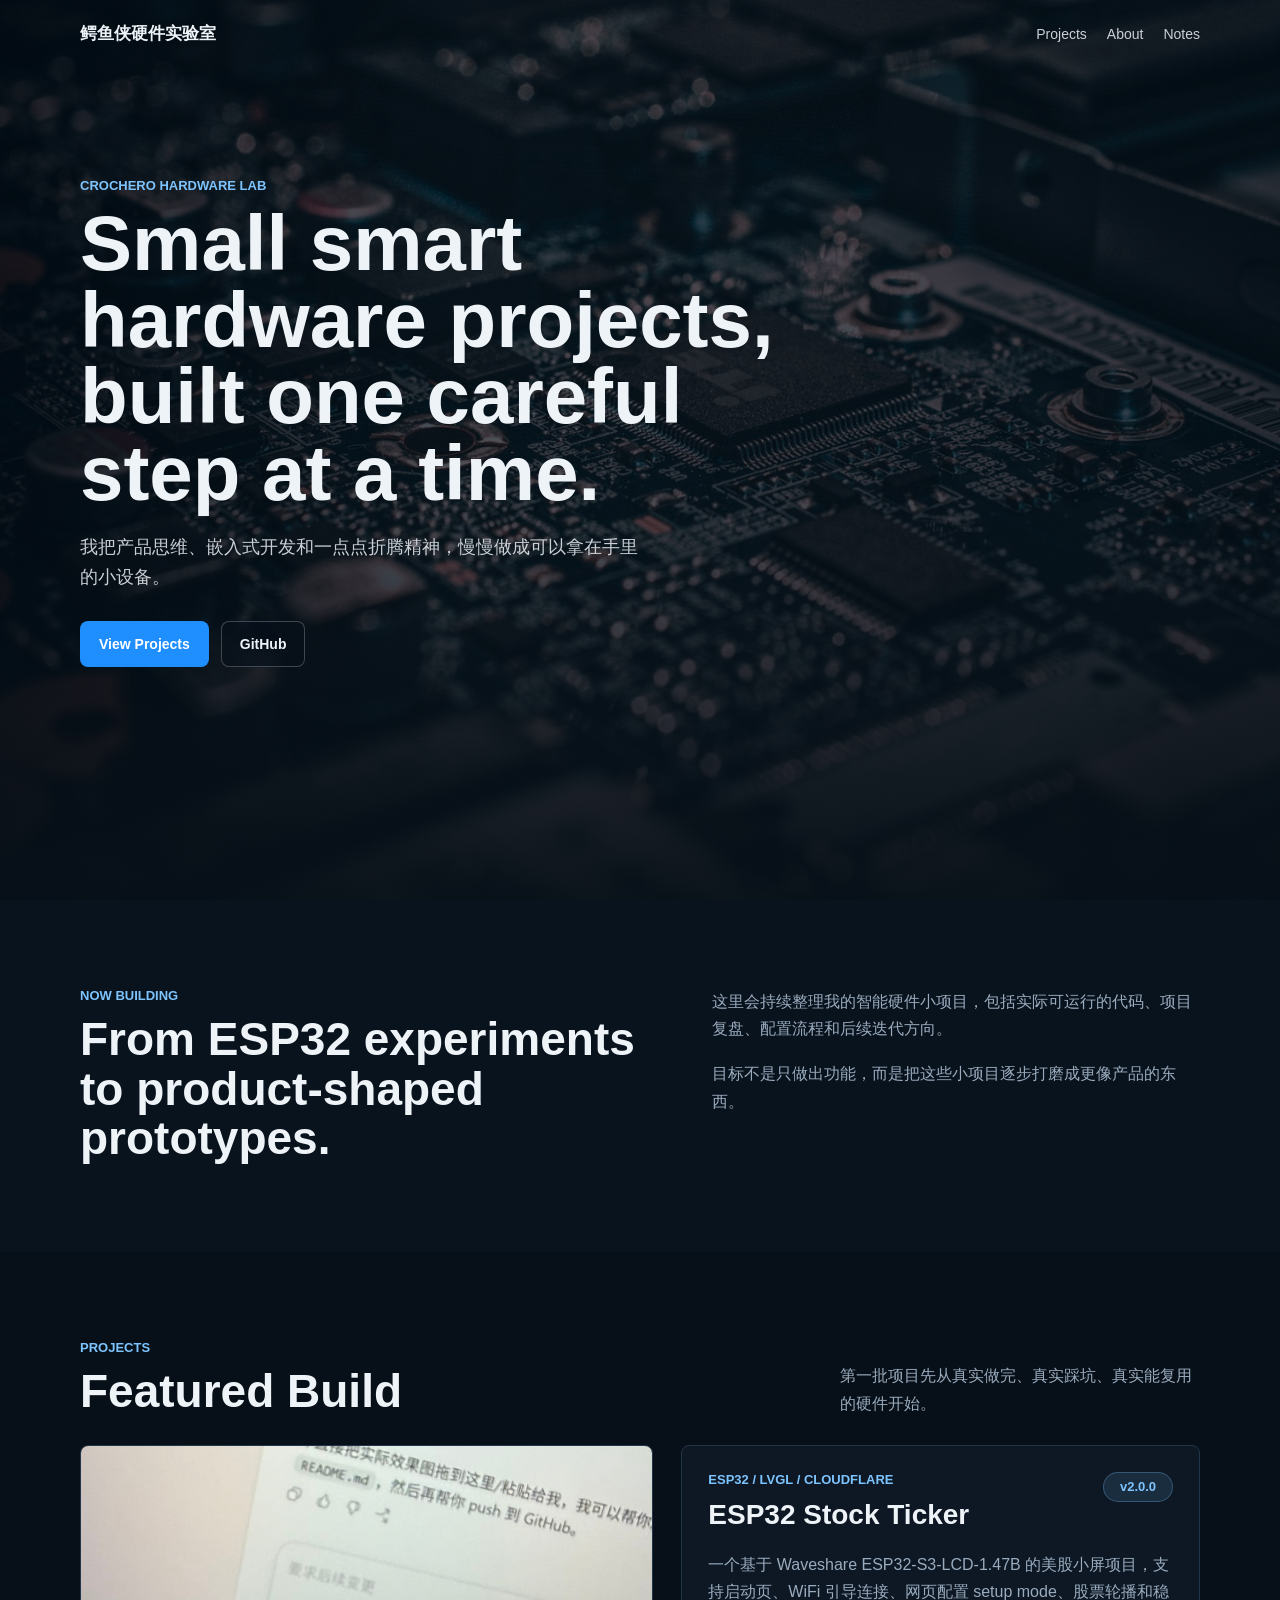
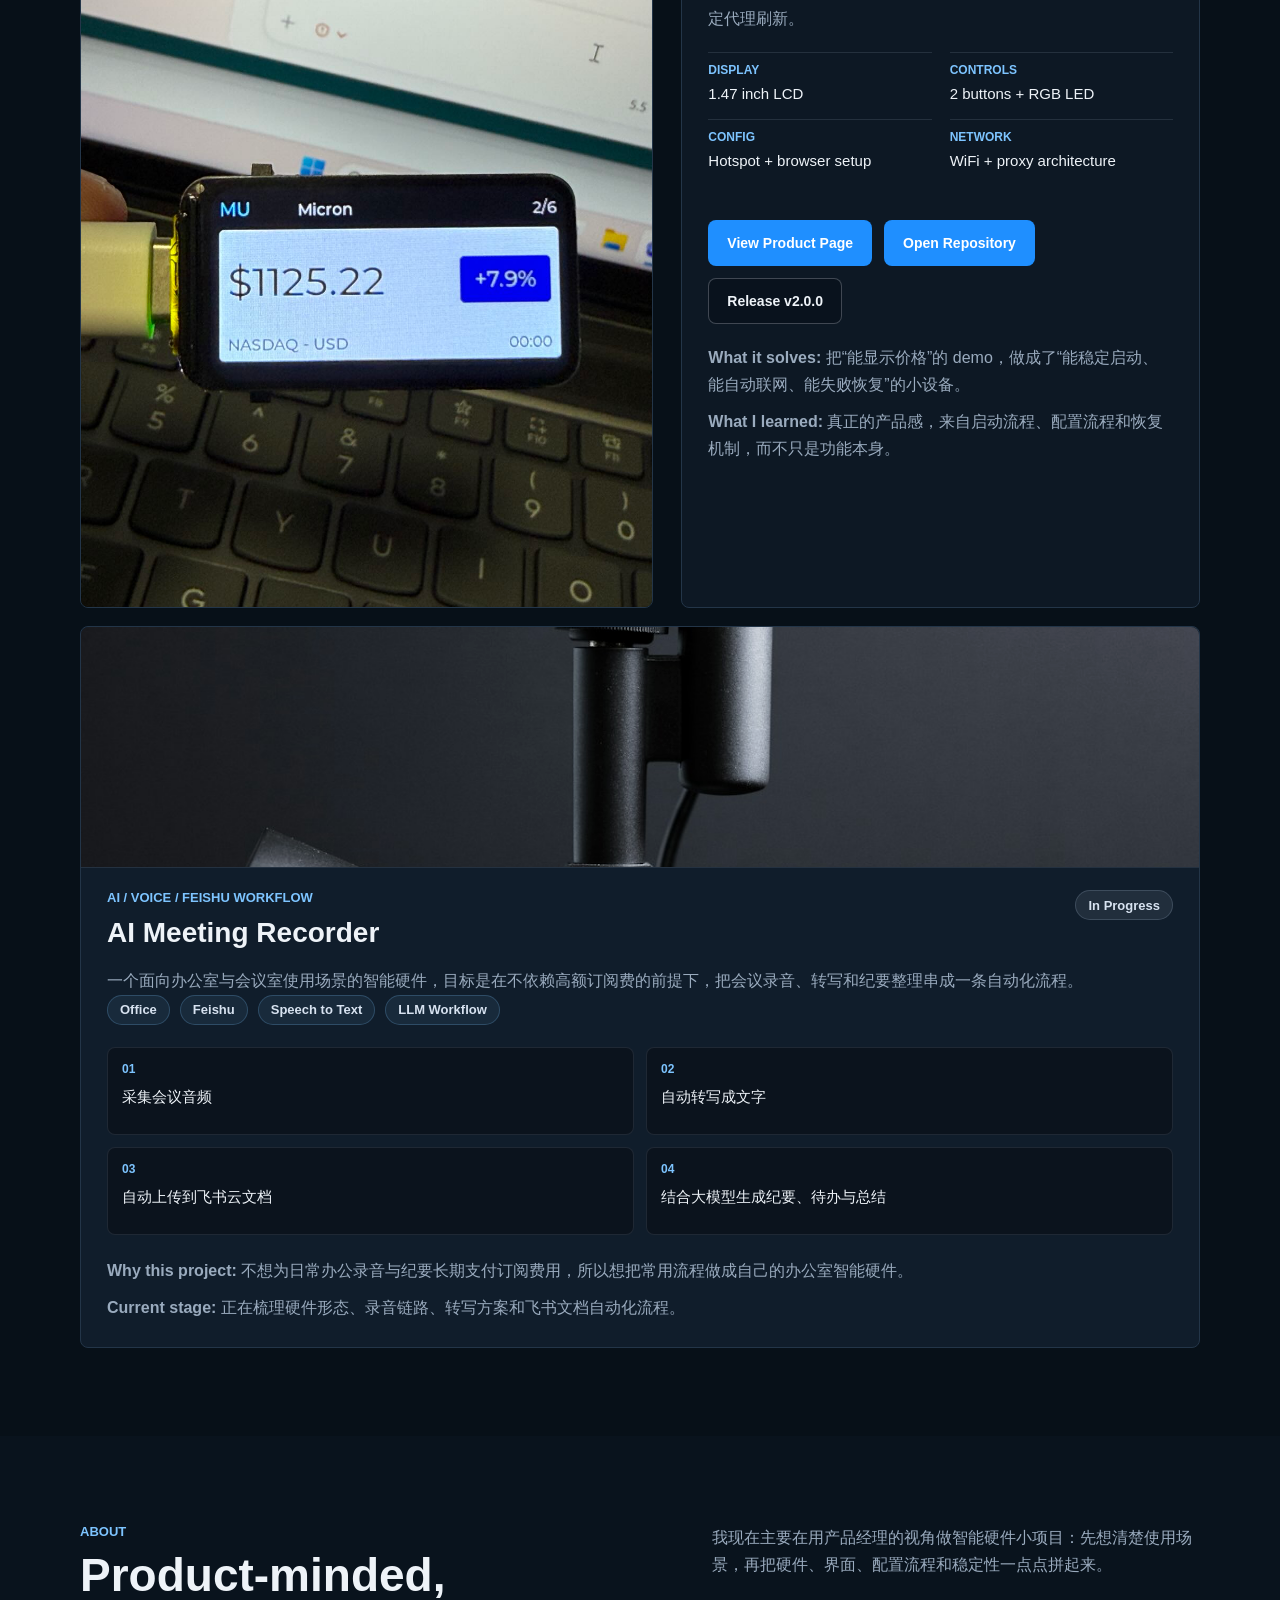
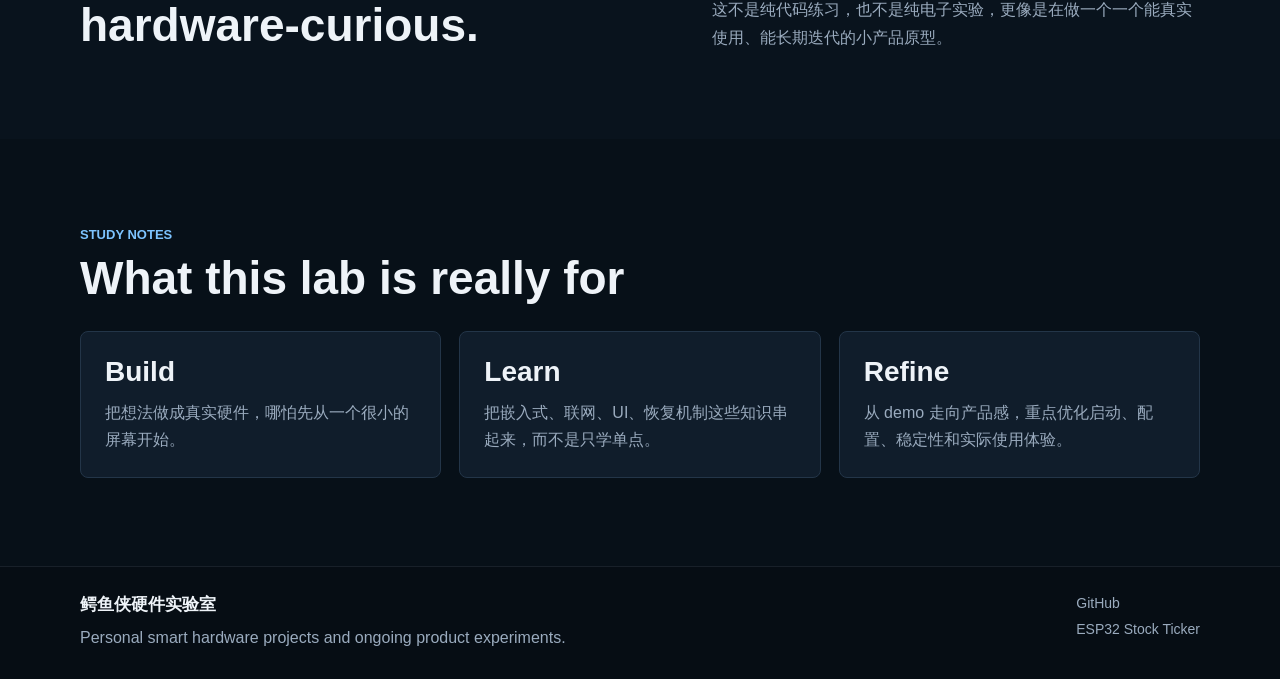
==== commit 29cafab5: "Add stock ticker product page" ====
--- a/index.html
+++ b/index.html
@@ -99,6 +99,7 @@
             </div>
 
             <div class="project-links">
+              <a class="button primary" href="./stock-ticker.html">View Product Page</a>
               <a class="button primary" href="https://github.com/reckton0852-star/esp32-stock-ticker" target="_blank" rel="noreferrer">Open Repository</a>
               <a class="button secondary" href="https://github.com/reckton0852-star/esp32-stock-ticker/releases/tag/v2.0.0" target="_blank" rel="noreferrer">Release v2.0.0</a>
             </div>
--- a/styles.css
+++ b/styles.css
@@ -434,9 +434,134 @@
   font-size: 14px;
 }
 
+.detail-hero {
+  position: relative;
+  min-height: 82svh;
+  overflow: hidden;
+  background: #081018;
+}
+
+.detail-hero-media,
+.detail-hero-overlay {
+  position: absolute;
+  inset: 0;
+}
+
+.detail-hero-media {
+  background:
+    linear-gradient(90deg, rgba(7, 16, 24, 0.9) 0%, rgba(7, 16, 24, 0.66) 46%, rgba(7, 16, 24, 0.76) 100%),
+    url("./assets/esp32-stock-ticker-demo.jpg") center center / cover no-repeat;
+  transform: scale(1.04);
+  filter: saturate(0.85) contrast(1.05);
+}
+
+.detail-hero-overlay {
+  background:
+    linear-gradient(180deg, rgba(7, 16, 24, 0.12) 0%, rgba(7, 16, 24, 0.36) 58%, rgba(7, 16, 24, 0.96) 100%);
+}
+
+.detail-hero-content {
+  position: relative;
+  z-index: 3;
+  width: min(var(--max-width), calc(100% - 40px));
+  margin: 0 auto;
+  padding: 96px 0 104px;
+}
+
+.detail-hero-content h1 {
+  max-width: 760px;
+  margin: 0;
+  font-size: clamp(42px, 7vw, 82px);
+  line-height: 0.98;
+  font-weight: 700;
+}
+
+.product-summary-grid,
+.architecture-grid {
+  display: grid;
+  grid-template-columns: minmax(0, 1.1fr) minmax(0, 0.9fr);
+  gap: 36px;
+  align-items: start;
+}
+
+.spec-table {
+  display: grid;
+  border-top: 1px solid rgba(154, 171, 190, 0.18);
+}
+
+.spec-row {
+  display: grid;
+  grid-template-columns: minmax(160px, 0.36fr) minmax(0, 1fr);
+  gap: 18px;
+  padding: 18px 0;
+  border-bottom: 1px solid rgba(154, 171, 190, 0.18);
+}
+
+.spec-row span {
+  color: var(--accent);
+  font-size: 13px;
+  font-weight: 700;
+  letter-spacing: 0;
+  text-transform: uppercase;
+}
+
+.spec-row strong {
+  color: var(--text);
+  font-size: 16px;
+  line-height: 1.55;
+}
+
+.source-note,
+.detail-copy {
+  margin: 22px 0 0;
+  color: var(--muted);
+  font-size: 16px;
+  line-height: 1.7;
+}
+
+.source-note a {
+  color: var(--accent);
+  text-decoration: underline;
+  text-underline-offset: 4px;
+}
+
+.architecture-panel {
+  display: grid;
+  gap: 14px;
+}
+
+.arch-step {
+  padding: 18px;
+  border: 1px solid rgba(154, 171, 190, 0.16);
+  border-radius: 8px;
+  background: var(--panel-soft);
+}
+
+.arch-step span {
+  display: block;
+  margin-bottom: 10px;
+  color: var(--accent);
+  font-size: 12px;
+  font-weight: 800;
+}
+
+.arch-step strong {
+  display: block;
+  color: var(--text);
+  font-size: 18px;
+}
+
+.arch-step p {
+  margin: 8px 0 0;
+  color: var(--muted);
+  line-height: 1.6;
+}
+
 @media (max-width: 920px) {
   .intro-grid,
   .about-grid,
+  .product-summary-grid,
+  .architecture-grid,
   .project-feature,
   .notes-grid,
   .footer-inner,
@@ -513,6 +638,11 @@
     grid-template-columns: 1fr;
   }
 
+  .spec-row {
+    grid-template-columns: 1fr;
+    gap: 8px;
+  }
+
   .project-flow {
     grid-template-columns: 1fr;
   }
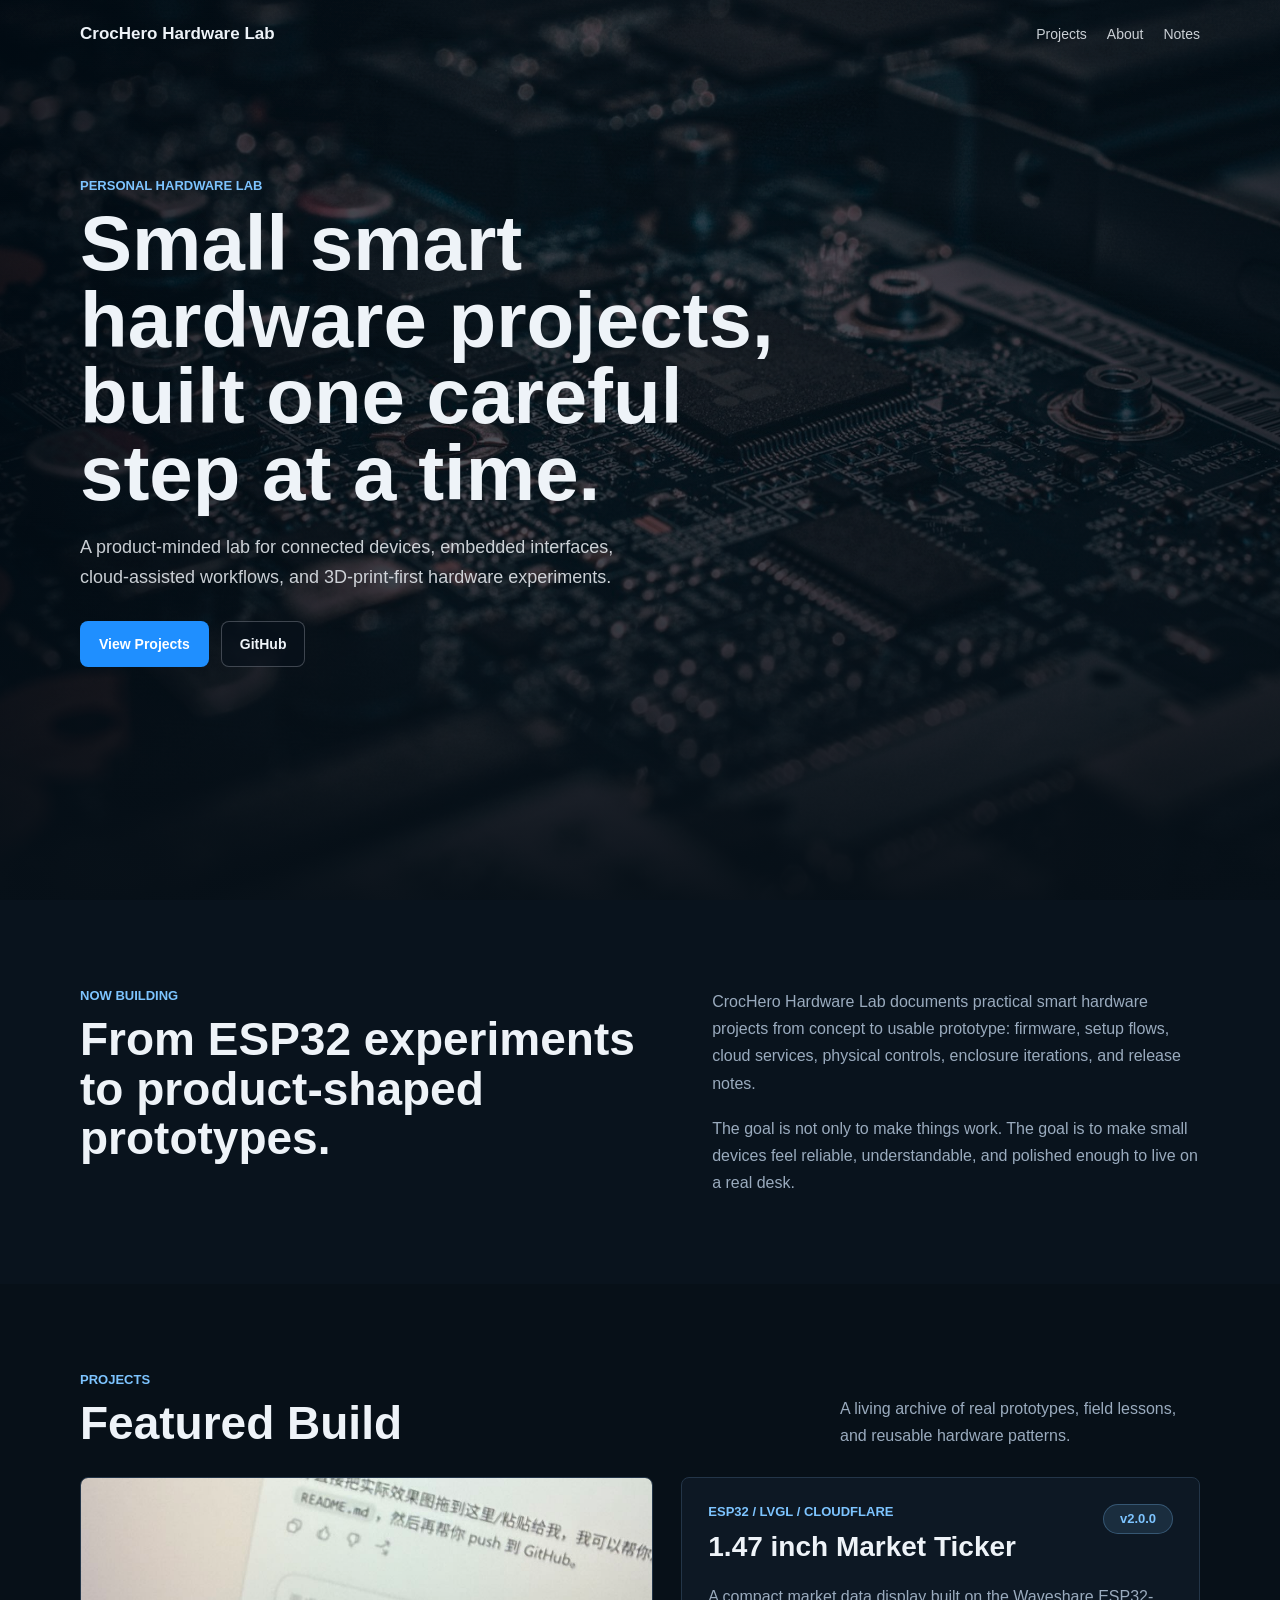
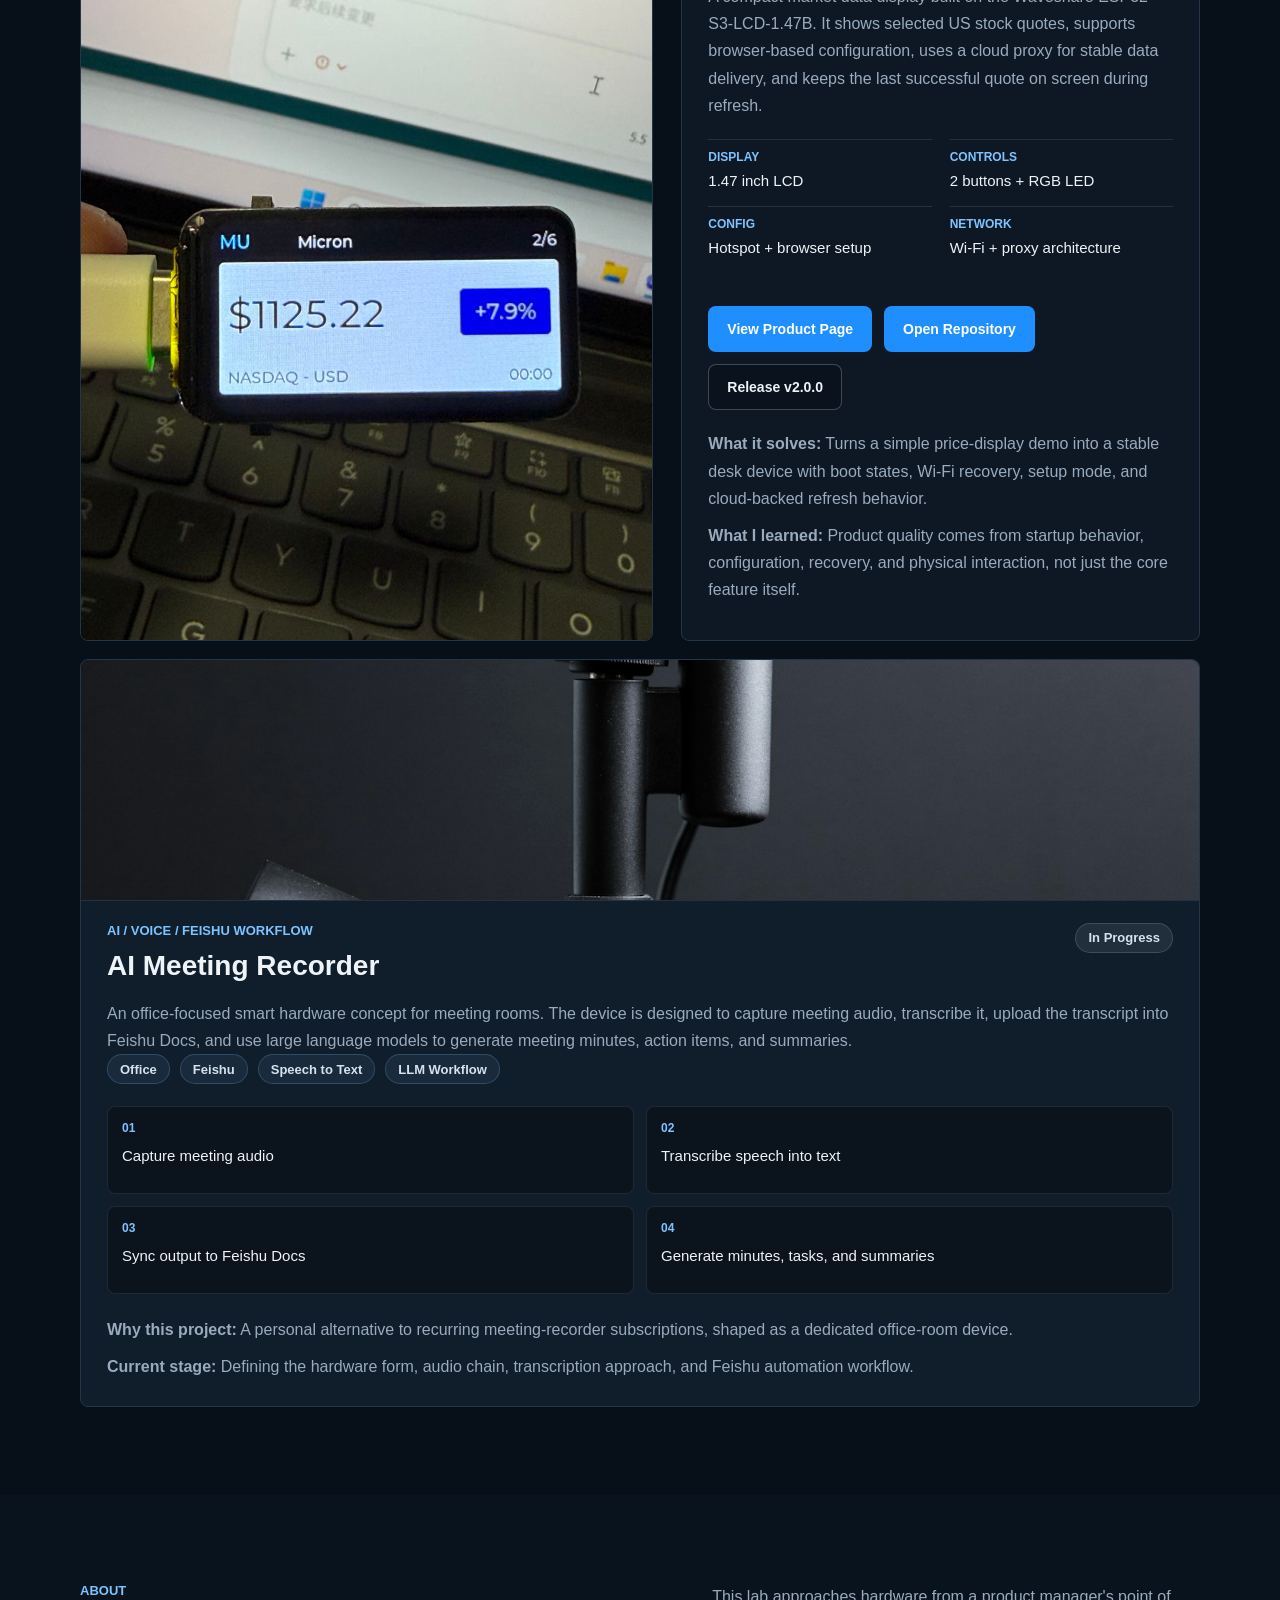
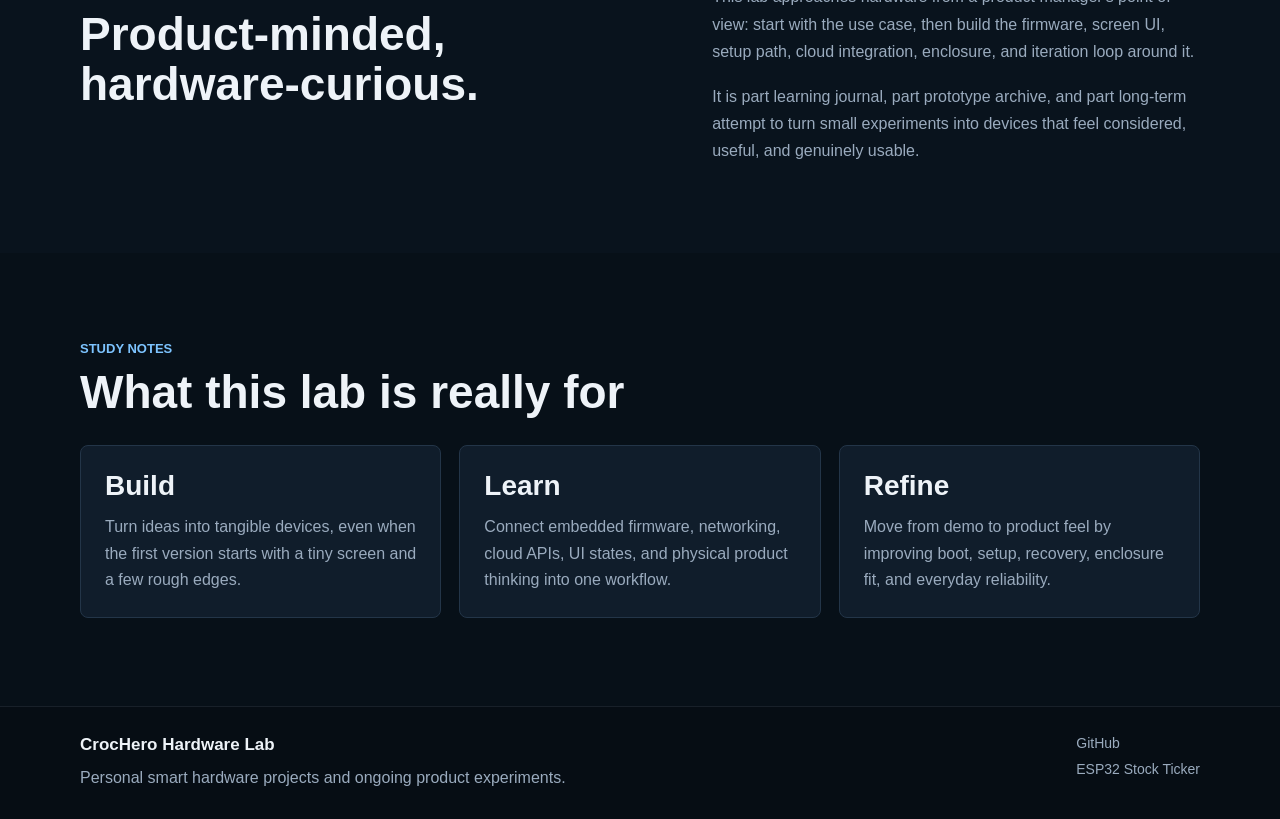
==== commit 0fdf2106: "Internationalize homepage copy" ====
--- a/index.html
+++ b/index.html
@@ -1,16 +1,16 @@
 <!doctype html>
-<html lang="zh-CN">
+<html lang="en">
 <head>
   <meta charset="utf-8">
   <meta name="viewport" content="width=device-width, initial-scale=1">
-  <title>鳄鱼侠硬件实验室 | CrocHero Hardware Lab</title>
-  <meta name="description" content="Eyuxia 的个人智能硬件主页，记录 ESP32 小项目、产品原型与学习实验。">
+  <title>CrocHero Hardware Lab | Personal Smart Hardware Projects</title>
+  <meta name="description" content="CrocHero Hardware Lab is a personal smart hardware lab documenting ESP32 devices, AI hardware prototypes, enclosure design, firmware, cloud services, and product experiments.">
   <link rel="stylesheet" href="./styles.css">
 </head>
 <body>
   <header class="hero">
     <nav class="topbar">
-      <div class="brand">鳄鱼侠硬件实验室</div>
+      <div class="brand">CrocHero Hardware Lab</div>
       <div class="navlinks">
         <a href="#projects">Projects</a>
         <a href="#about">About</a>
@@ -22,10 +22,11 @@
     <div class="hero-overlay"></div>
 
     <div class="hero-content">
-      <p class="eyebrow">CrocHero Hardware Lab</p>
+      <p class="eyebrow">Personal Hardware Lab</p>
       <h1>Small smart hardware projects, built one careful step at a time.</h1>
       <p class="hero-copy">
-        我把产品思维、嵌入式开发和一点点折腾精神，慢慢做成可以拿在手里的小设备。
+        A product-minded lab for connected devices, embedded interfaces, cloud-assisted workflows,
+        and 3D-print-first hardware experiments.
       </p>
       <div class="hero-actions">
         <a class="button primary" href="#projects">View Projects</a>
@@ -43,10 +44,12 @@
         </div>
         <div class="intro-copy">
           <p>
-            这里会持续整理我的智能硬件小项目，包括实际可运行的代码、项目复盘、配置流程和后续迭代方向。
-          </p>
-          <p>
-            目标不是只做出功能，而是把这些小项目逐步打磨成更像产品的东西。
+            CrocHero Hardware Lab documents practical smart hardware projects from concept to usable prototype:
+            firmware, setup flows, cloud services, physical controls, enclosure iterations, and release notes.
+          </p>
+          <p>
+            The goal is not only to make things work. The goal is to make small devices feel reliable,
+            understandable, and polished enough to live on a real desk.
           </p>
         </div>
       </div>
@@ -59,7 +62,7 @@
             <p class="section-label">Projects</p>
             <h2>Featured Build</h2>
           </div>
-          <p class="section-side-note">第一批项目先从真实做完、真实踩坑、真实能复用的硬件开始。</p>
+          <p class="section-side-note">A living archive of real prototypes, field lessons, and reusable hardware patterns.</p>
         </div>
 
         <article class="project-feature">
@@ -70,13 +73,15 @@
             <div class="project-header">
               <div>
                 <p class="project-kicker">ESP32 / LVGL / Cloudflare</p>
-                <h3>ESP32 Stock Ticker</h3>
+                <h3>1.47 inch Market Ticker</h3>
               </div>
               <span class="status-pill">v2.0.0</span>
             </div>
 
             <p class="project-summary">
-              一个基于 Waveshare ESP32-S3-LCD-1.47B 的美股小屏项目，支持启动页、WiFi 引导连接、网页配置 setup mode、股票轮播和稳定代理刷新。
+              A compact market data display built on the Waveshare ESP32-S3-LCD-1.47B.
+              It shows selected US stock quotes, supports browser-based configuration,
+              uses a cloud proxy for stable data delivery, and keeps the last successful quote on screen during refresh.
             </p>
 
             <div class="project-specs">
@@ -94,7 +99,7 @@
               </div>
               <div>
                 <span class="spec-label">Network</span>
-                <span class="spec-value">WiFi + proxy architecture</span>
+                <span class="spec-value">Wi-Fi + proxy architecture</span>
               </div>
             </div>
 
@@ -105,8 +110,8 @@
             </div>
 
             <div class="project-notes">
-              <p><strong>What it solves:</strong> 把“能显示价格”的 demo，做成了“能稳定启动、能自动联网、能失败恢复”的小设备。</p>
-              <p><strong>What I learned:</strong> 真正的产品感，来自启动流程、配置流程和恢复机制，而不只是功能本身。</p>
+              <p><strong>What it solves:</strong> Turns a simple price-display demo into a stable desk device with boot states, Wi-Fi recovery, setup mode, and cloud-backed refresh behavior.</p>
+              <p><strong>What I learned:</strong> Product quality comes from startup behavior, configuration, recovery, and physical interaction, not just the core feature itself.</p>
             </div>
           </div>
         </article>
@@ -126,7 +131,9 @@
             </div>
 
             <p class="project-summary">
-              一个面向办公室与会议室使用场景的智能硬件，目标是在不依赖高额订阅费的前提下，把会议录音、转写和纪要整理串成一条自动化流程。
+              An office-focused smart hardware concept for meeting rooms. The device is designed to capture meeting audio,
+              transcribe it, upload the transcript into Feishu Docs, and use large language models to generate meeting minutes,
+              action items, and summaries.
             </p>
 
             <div class="tag-row">
@@ -139,25 +146,25 @@
             <div class="project-flow">
               <div class="flow-step">
                 <span class="flow-index">01</span>
-                <span class="flow-text">采集会议音频</span>
+                <span class="flow-text">Capture meeting audio</span>
               </div>
               <div class="flow-step">
                 <span class="flow-index">02</span>
-                <span class="flow-text">自动转写成文字</span>
+                <span class="flow-text">Transcribe speech into text</span>
               </div>
               <div class="flow-step">
                 <span class="flow-index">03</span>
-                <span class="flow-text">自动上传到飞书云文档</span>
+                <span class="flow-text">Sync output to Feishu Docs</span>
               </div>
               <div class="flow-step">
                 <span class="flow-index">04</span>
-                <span class="flow-text">结合大模型生成纪要、待办与总结</span>
+                <span class="flow-text">Generate minutes, tasks, and summaries</span>
               </div>
             </div>
 
             <div class="project-notes">
-              <p><strong>Why this project:</strong> 不想为日常办公录音与纪要长期支付订阅费用，所以想把常用流程做成自己的办公室智能硬件。</p>
-              <p><strong>Current stage:</strong> 正在梳理硬件形态、录音链路、转写方案和飞书文档自动化流程。</p>
+              <p><strong>Why this project:</strong> A personal alternative to recurring meeting-recorder subscriptions, shaped as a dedicated office-room device.</p>
+              <p><strong>Current stage:</strong> Defining the hardware form, audio chain, transcription approach, and Feishu automation workflow.</p>
             </div>
           </article>
         </div>
@@ -172,10 +179,12 @@
         </div>
         <div class="about-copy">
           <p>
-            我现在主要在用产品经理的视角做智能硬件小项目：先想清楚使用场景，再把硬件、界面、配置流程和稳定性一点点拼起来。
-          </p>
-          <p>
-            这不是纯代码练习，也不是纯电子实验，更像是在做一个一个能真实使用、能长期迭代的小产品原型。
+            This lab approaches hardware from a product manager's point of view: start with the use case,
+            then build the firmware, screen UI, setup path, cloud integration, enclosure, and iteration loop around it.
+          </p>
+          <p>
+            It is part learning journal, part prototype archive, and part long-term attempt to turn small experiments
+            into devices that feel considered, useful, and genuinely usable.
           </p>
         </div>
       </div>
@@ -193,15 +202,15 @@
         <div class="notes-grid">
           <div class="note-panel">
             <h3>Build</h3>
-            <p>把想法做成真实硬件，哪怕先从一个很小的屏幕开始。</p>
+            <p>Turn ideas into tangible devices, even when the first version starts with a tiny screen and a few rough edges.</p>
           </div>
           <div class="note-panel">
             <h3>Learn</h3>
-            <p>把嵌入式、联网、UI、恢复机制这些知识串起来，而不是只学单点。</p>
+            <p>Connect embedded firmware, networking, cloud APIs, UI states, and physical product thinking into one workflow.</p>
           </div>
           <div class="note-panel">
             <h3>Refine</h3>
-            <p>从 demo 走向产品感，重点优化启动、配置、稳定性和实际使用体验。</p>
+            <p>Move from demo to product feel by improving boot, setup, recovery, enclosure fit, and everyday reliability.</p>
           </div>
         </div>
       </div>
@@ -211,7 +220,7 @@
   <footer class="footer">
     <div class="section-inner footer-inner">
       <div>
-        <div class="brand footer-brand">鳄鱼侠硬件实验室</div>
+        <div class="brand footer-brand">CrocHero Hardware Lab</div>
         <p class="footer-copy">Personal smart hardware projects and ongoing product experiments.</p>
       </div>
       <div class="footer-links">
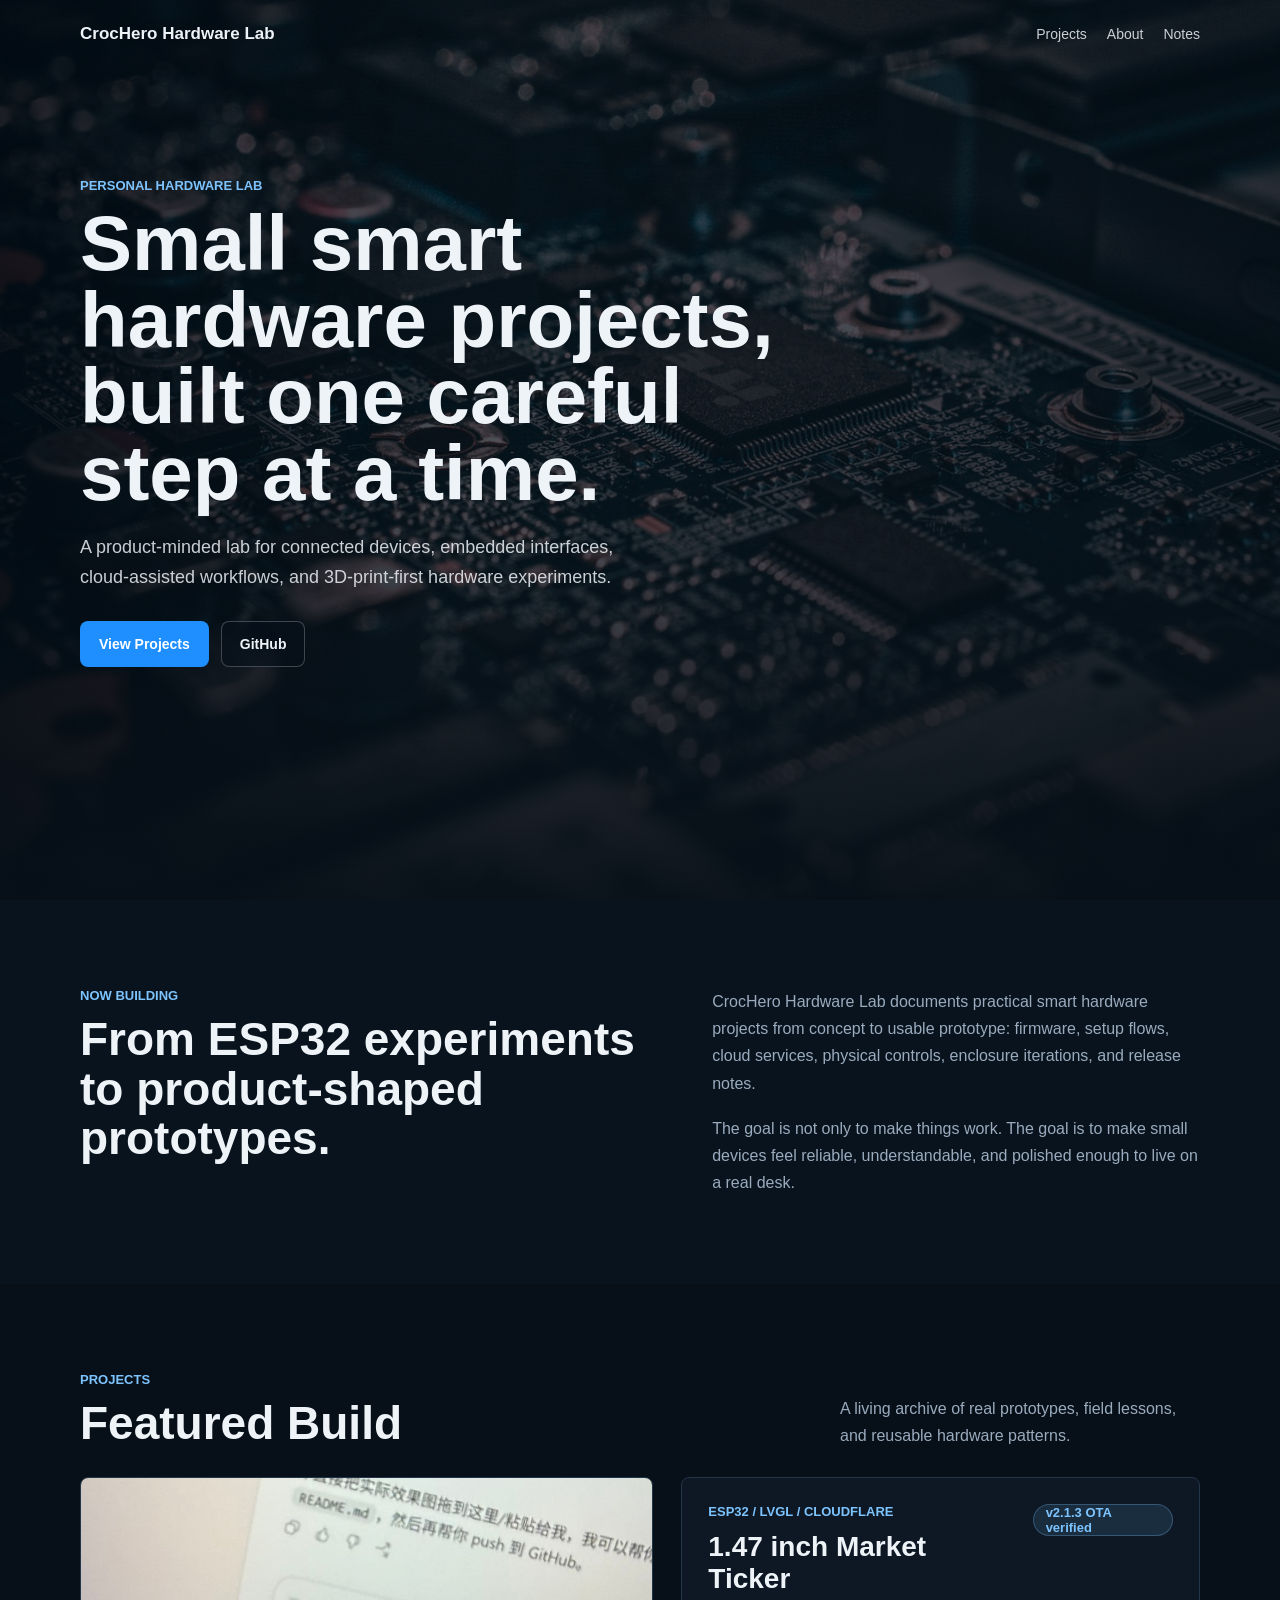
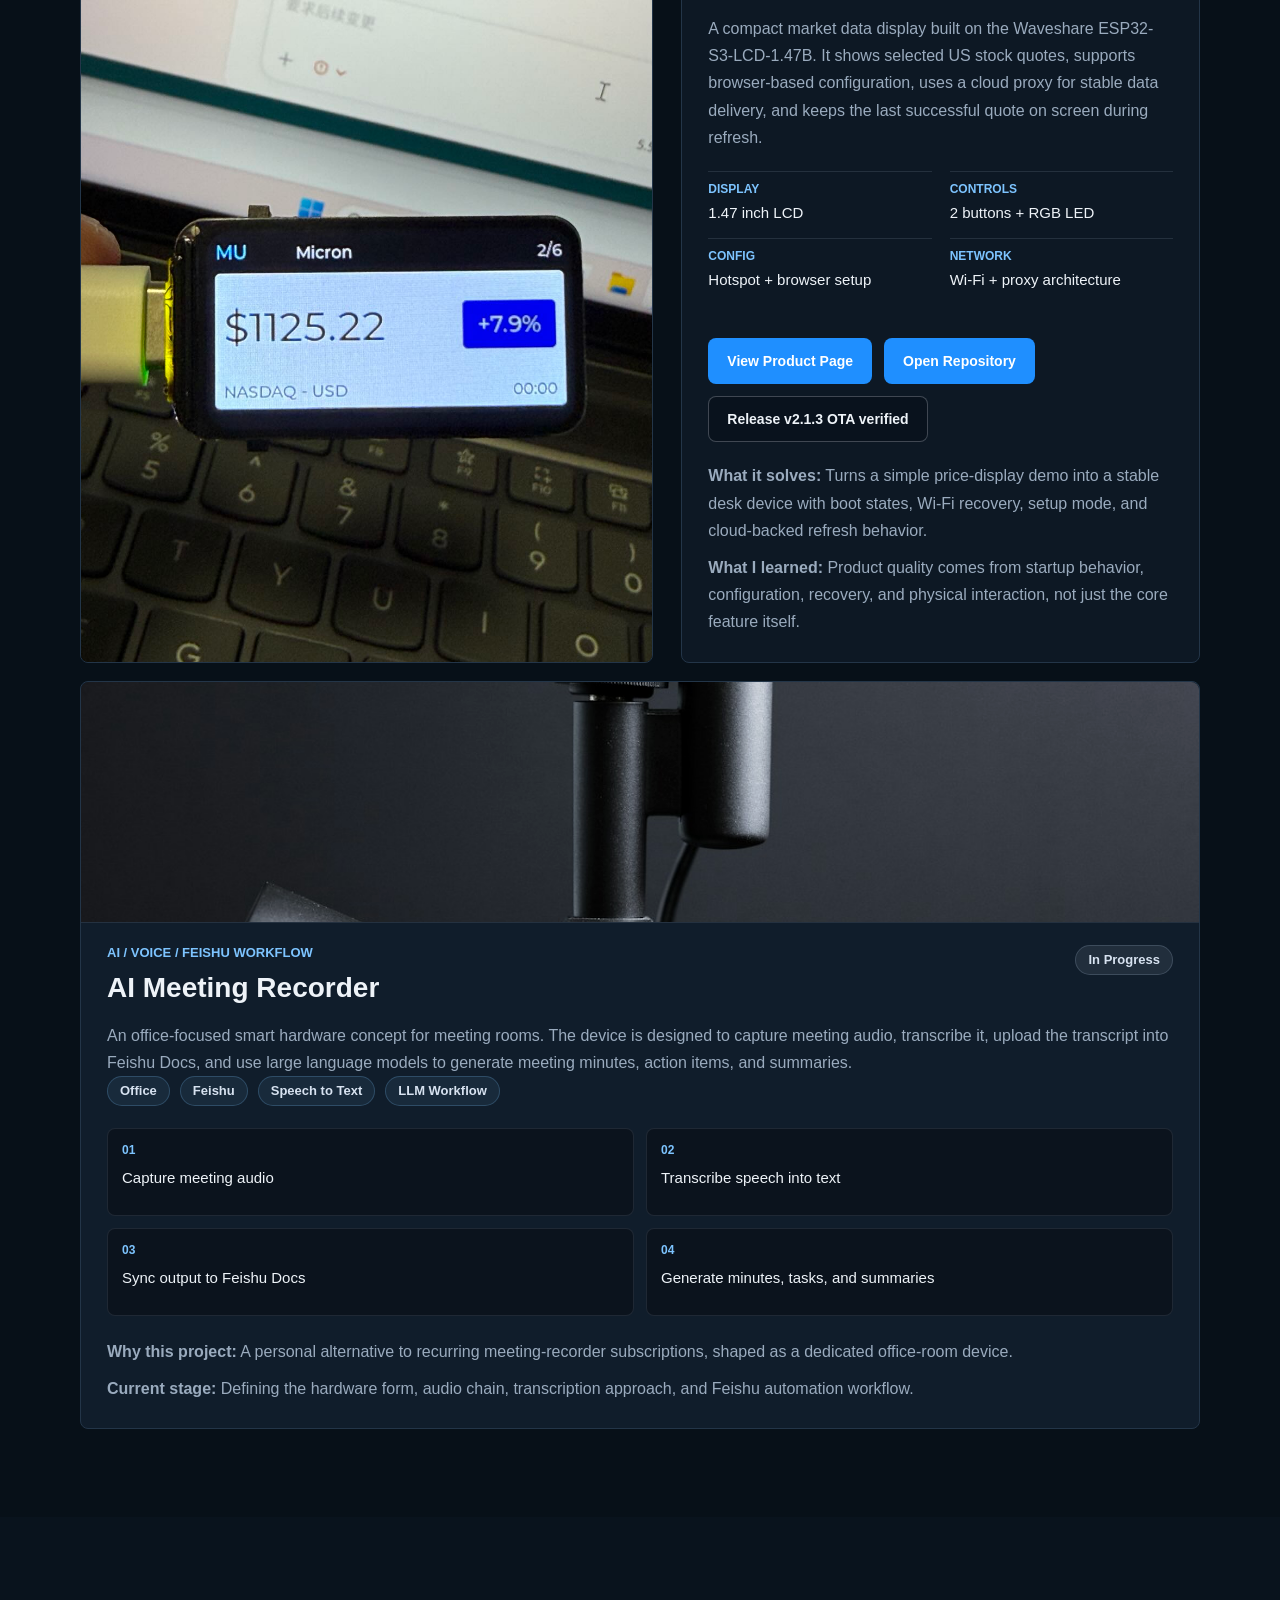
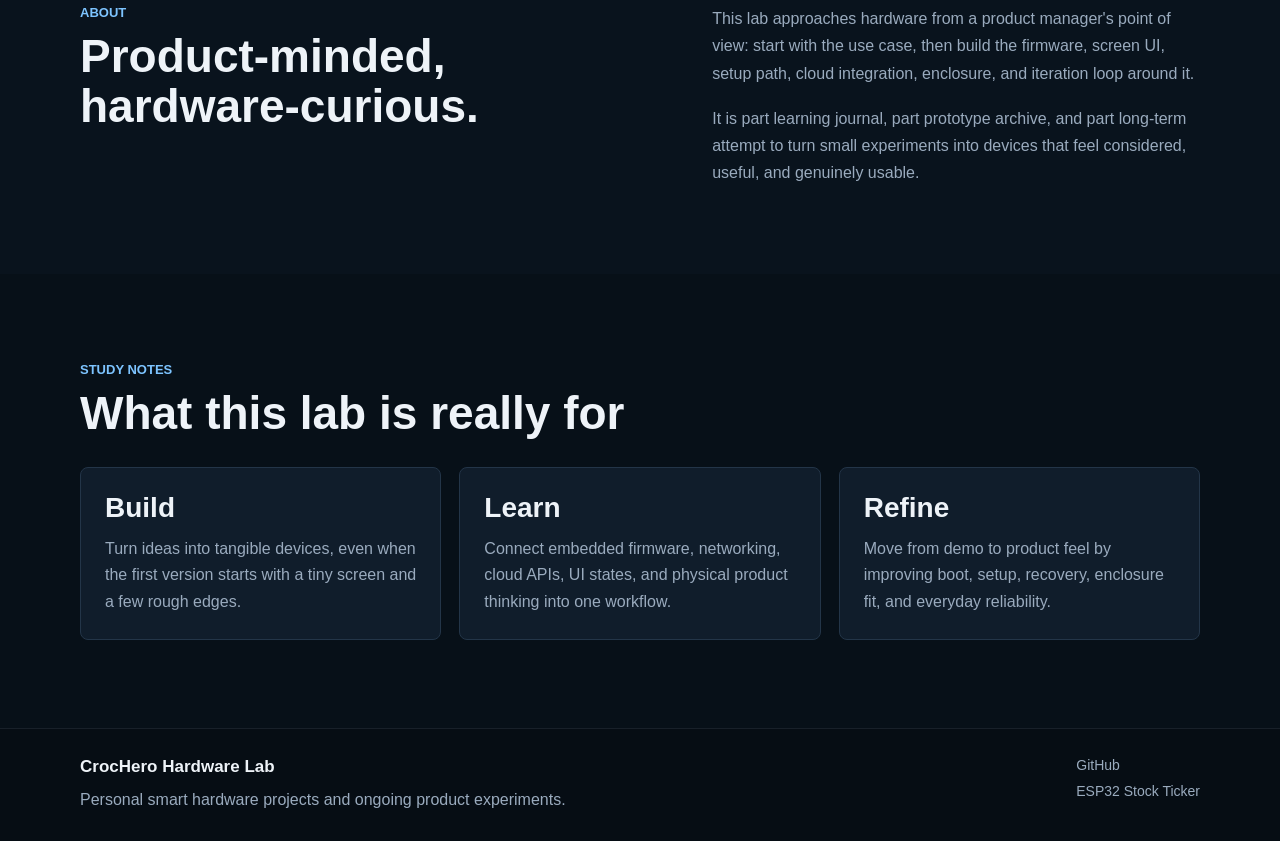
==== commit 27118947: "Update stock ticker release to v2.1.3" ====
--- a/index.html
+++ b/index.html
@@ -75,7 +75,7 @@
                 <p class="project-kicker">ESP32 / LVGL / Cloudflare</p>
                 <h3>1.47 inch Market Ticker</h3>
               </div>
-              <span class="status-pill">v2.0.0</span>
+              <span class="status-pill">v2.1.3 OTA verified</span>
             </div>
 
             <p class="project-summary">
@@ -106,7 +106,7 @@
             <div class="project-links">
               <a class="button primary" href="./stock-ticker.html">View Product Page</a>
               <a class="button primary" href="https://github.com/reckton0852-star/esp32-stock-ticker" target="_blank" rel="noreferrer">Open Repository</a>
-              <a class="button secondary" href="https://github.com/reckton0852-star/esp32-stock-ticker/releases/tag/v2.0.0" target="_blank" rel="noreferrer">Release v2.0.0</a>
+              <a class="button secondary" href="https://github.com/reckton0852-star/esp32-stock-ticker/releases/tag/v2.1.3" target="_blank" rel="noreferrer">Release v2.1.3 OTA verified</a>
             </div>
 
             <div class="project-notes">
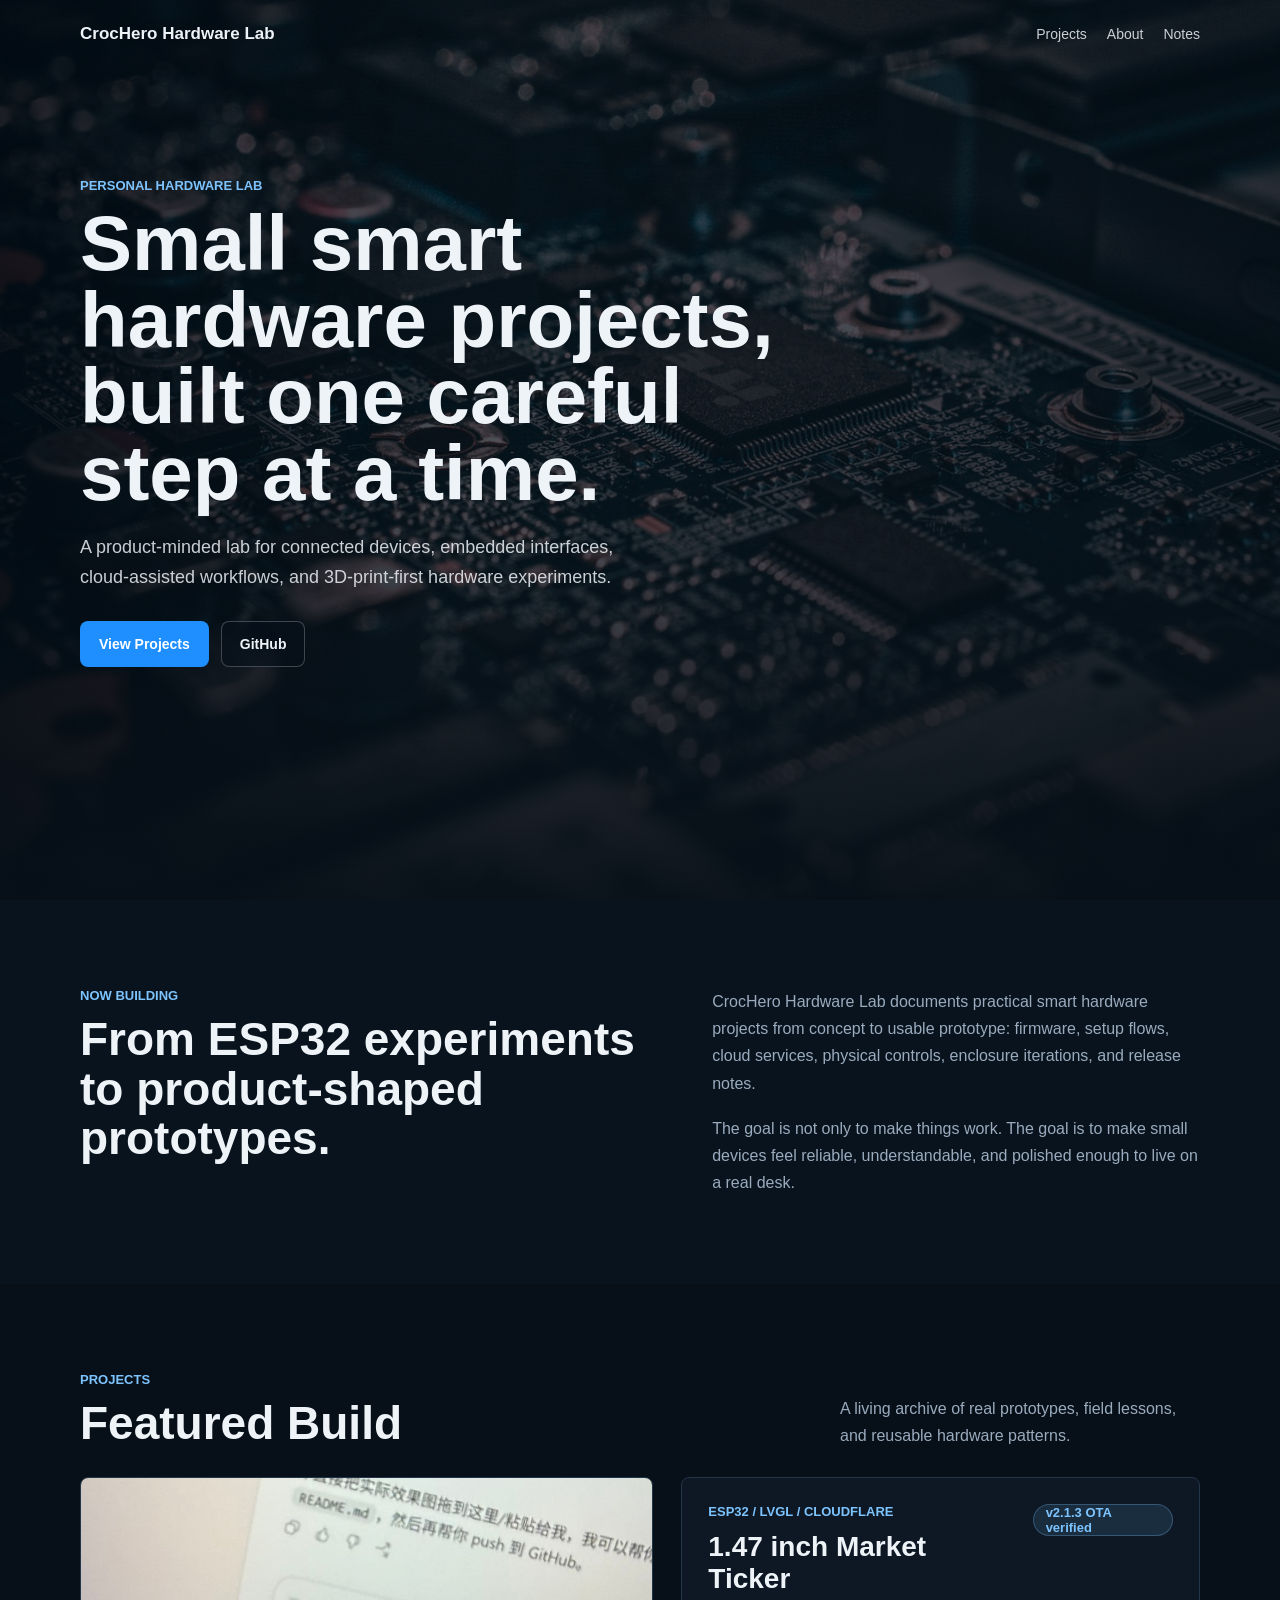
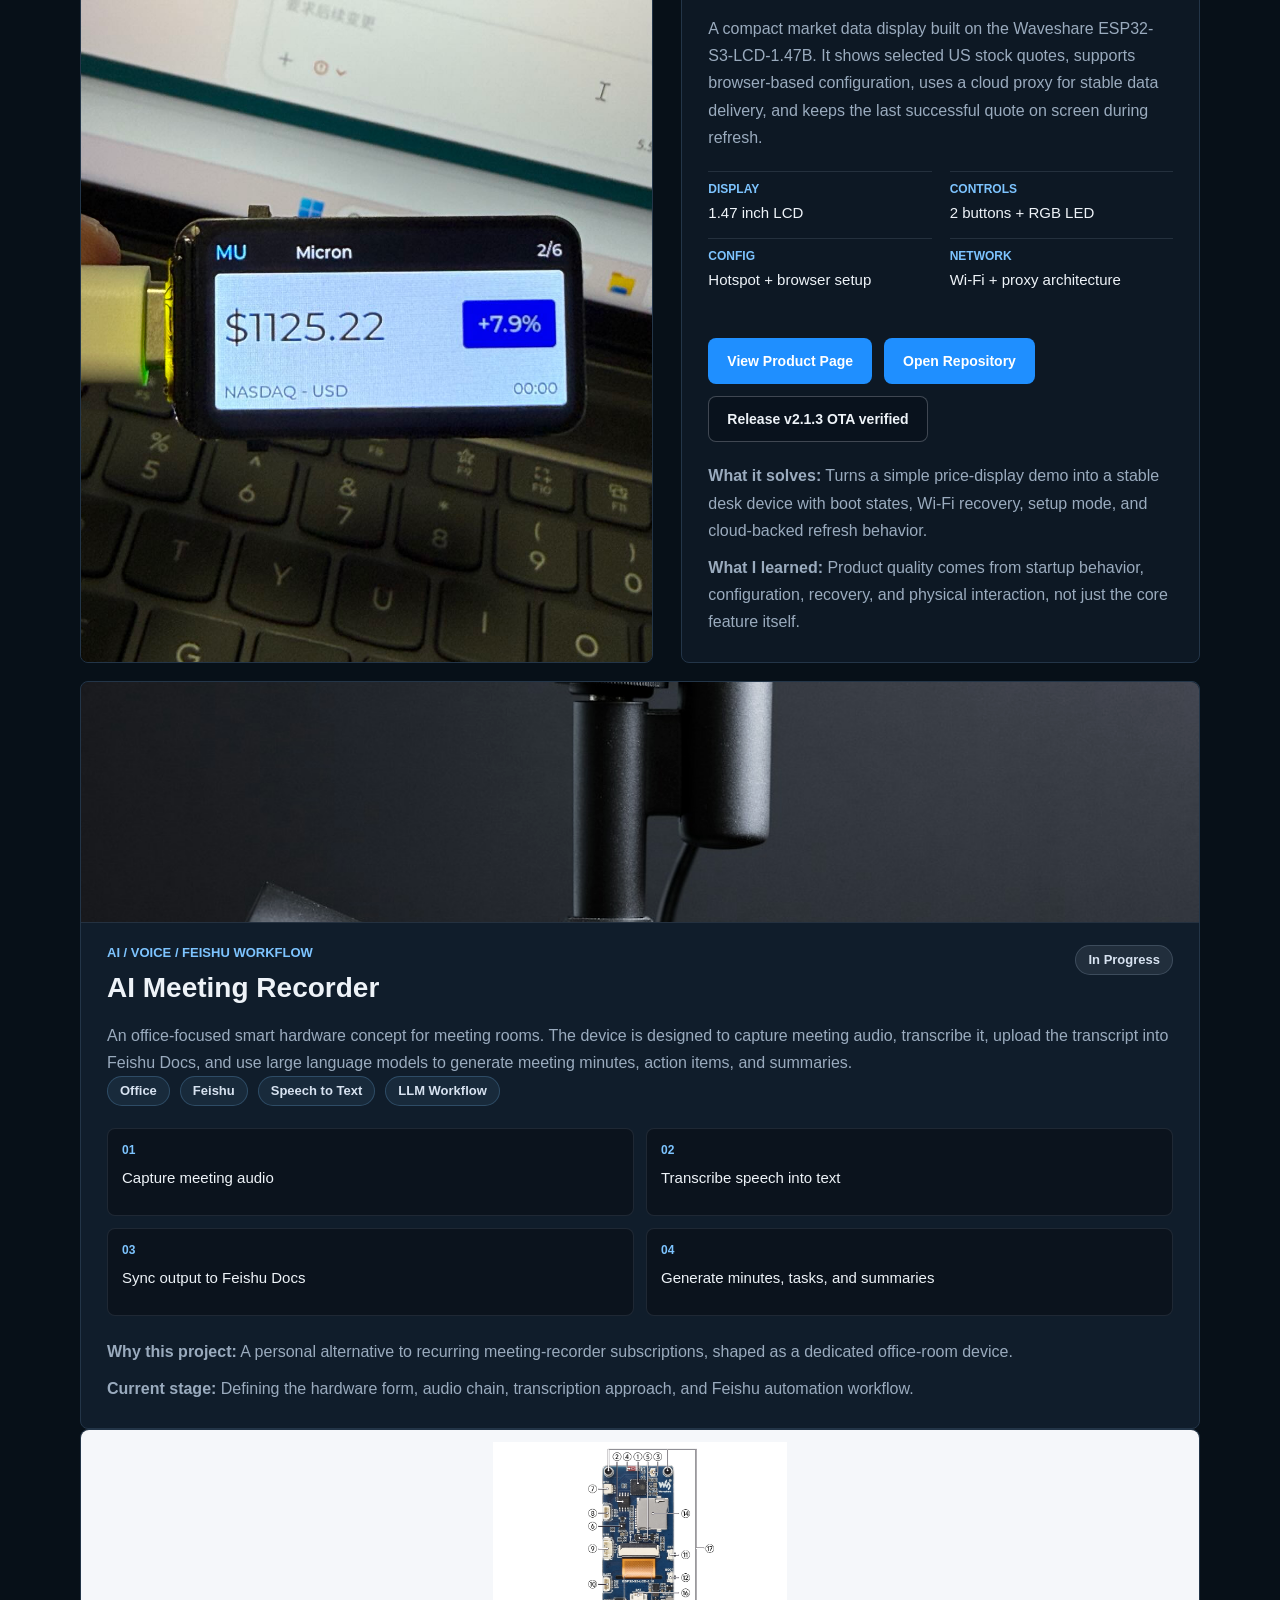
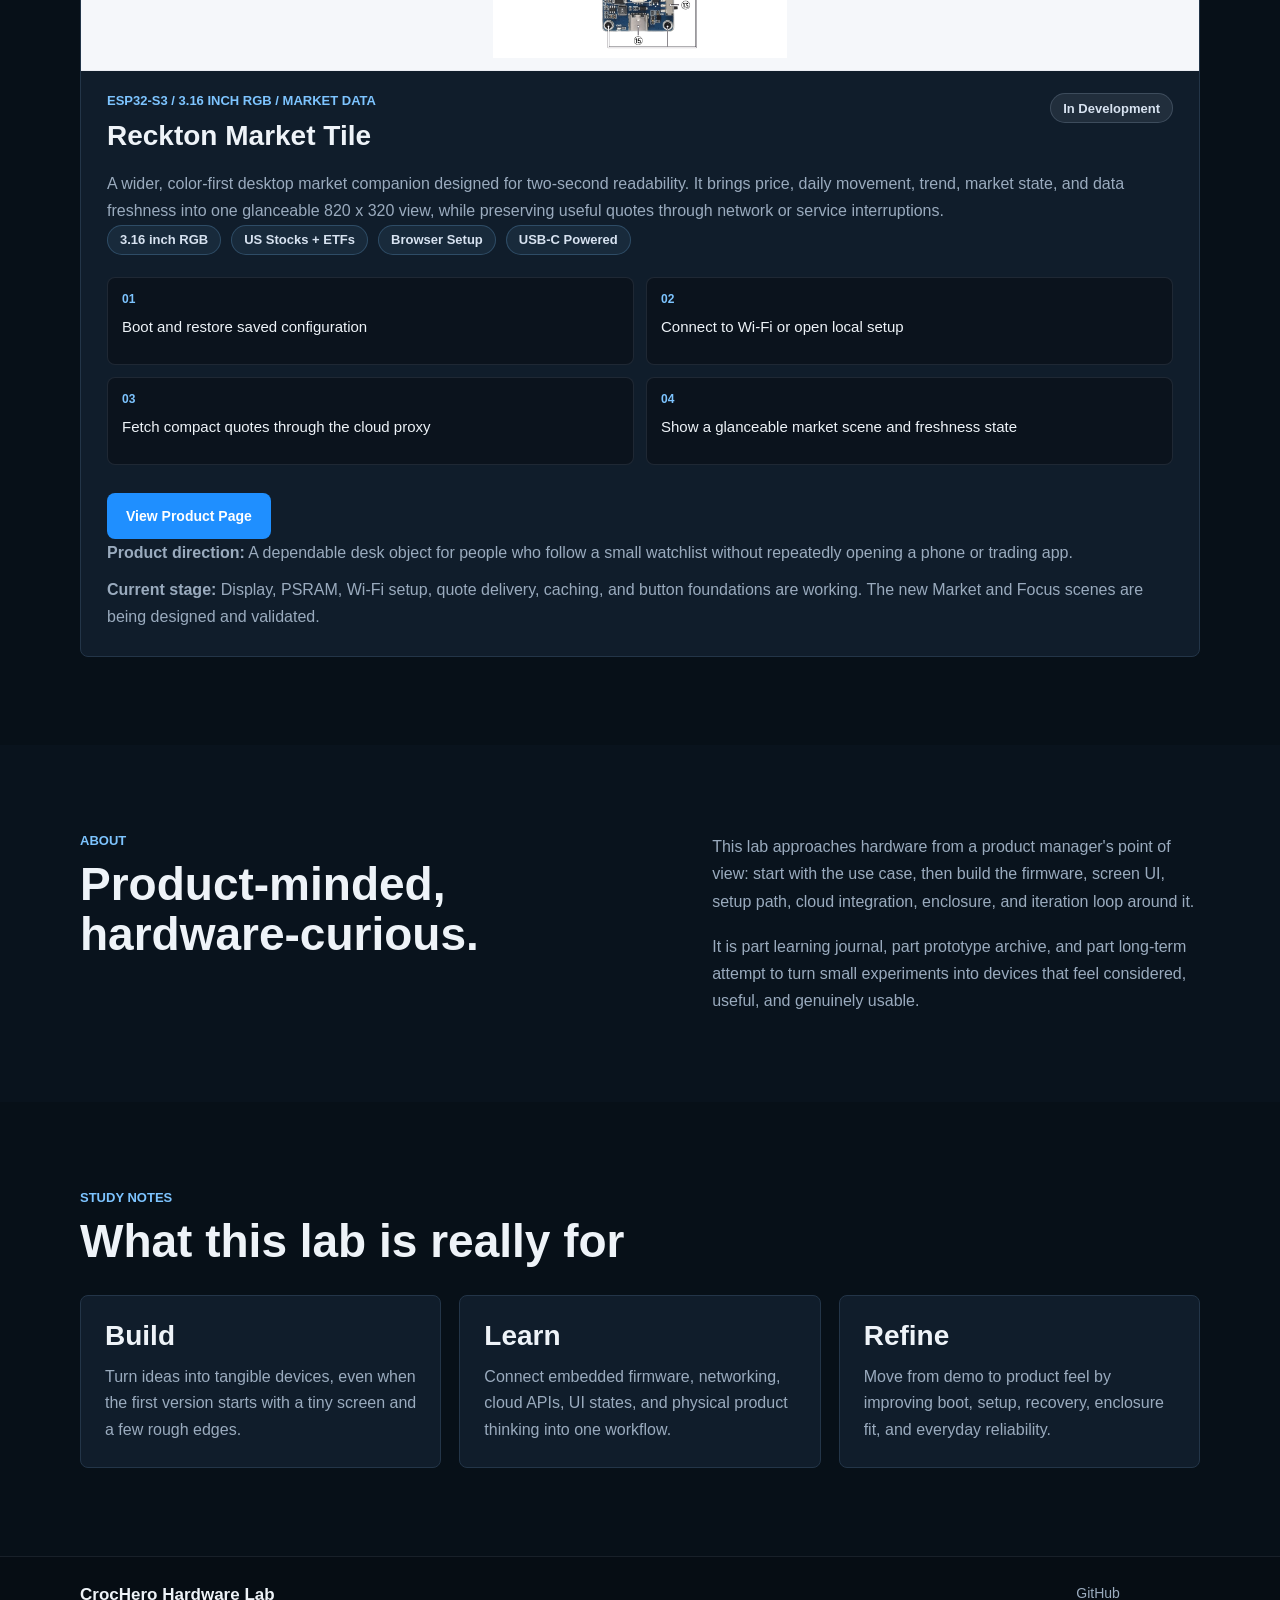
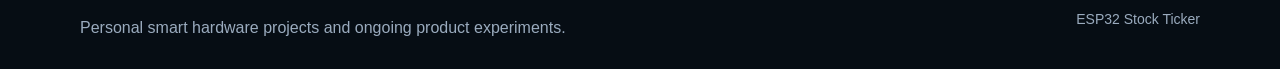
==== commit 131151c3: "Add Reckton Market Tile product page" ====
--- a/index.html
+++ b/index.html
@@ -167,6 +167,61 @@
               <p><strong>Current stage:</strong> Defining the hardware form, audio chain, transcription approach, and Feishu automation workflow.</p>
             </div>
           </article>
+
+          <article class="project-card in-progress">
+            <div class="project-card-media project-card-media-contain">
+              <img src="./assets/market-tile/esp32-s3-lcd-3.16-hardware.jpg" alt="Waveshare ESP32-S3-LCD-3.16 development board used for Reckton Market Tile">
+            </div>
+
+            <div class="project-card-top">
+              <div>
+                <p class="project-kicker">ESP32-S3 / 3.16 inch RGB / Market Data</p>
+                <h3>Reckton Market Tile</h3>
+              </div>
+              <span class="status-pill pending">In Development</span>
+            </div>
+
+            <p class="project-summary">
+              A wider, color-first desktop market companion designed for two-second readability.
+              It brings price, daily movement, trend, market state, and data freshness into one glanceable 820 x 320 view,
+              while preserving useful quotes through network or service interruptions.
+            </p>
+
+            <div class="tag-row">
+              <span class="tag">3.16 inch RGB</span>
+              <span class="tag">US Stocks + ETFs</span>
+              <span class="tag">Browser Setup</span>
+              <span class="tag">USB-C Powered</span>
+            </div>
+
+            <div class="project-flow">
+              <div class="flow-step">
+                <span class="flow-index">01</span>
+                <span class="flow-text">Boot and restore saved configuration</span>
+              </div>
+              <div class="flow-step">
+                <span class="flow-index">02</span>
+                <span class="flow-text">Connect to Wi-Fi or open local setup</span>
+              </div>
+              <div class="flow-step">
+                <span class="flow-index">03</span>
+                <span class="flow-text">Fetch compact quotes through the cloud proxy</span>
+              </div>
+              <div class="flow-step">
+                <span class="flow-index">04</span>
+                <span class="flow-text">Show a glanceable market scene and freshness state</span>
+              </div>
+            </div>
+
+            <div class="project-links">
+              <a class="button primary" href="./market-tile.html">View Product Page</a>
+            </div>
+
+            <div class="project-notes">
+              <p><strong>Product direction:</strong> A dependable desk object for people who follow a small watchlist without repeatedly opening a phone or trading app.</p>
+              <p><strong>Current stage:</strong> Display, PSRAM, Wi-Fi setup, quote delivery, caching, and button foundations are working. The new Market and Focus scenes are being designed and validated.</p>
+            </div>
+          </article>
         </div>
       </div>
     </section>
--- a/styles.css
+++ b/styles.css
@@ -434,6 +434,15 @@
   font-size: 14px;
 }
 
+.project-card-media-contain {
+  background: #f5f7fa;
+}
+
+.project-card-media-contain img {
+  object-fit: contain;
+  padding: 12px;
+}
+
 .detail-hero {
   position: relative;
   min-height: 82svh;
@@ -455,6 +464,15 @@
   filter: saturate(0.85) contrast(1.05);
 }
 
+.market-tile-hero-media {
+  background:
+    linear-gradient(90deg, rgba(7, 16, 24, 0.96) 0%, rgba(7, 16, 24, 0.78) 47%, rgba(7, 16, 24, 0.46) 100%),
+    url("./assets/market-tile/esp32-s3-lcd-3.16-hardware.jpg") right 10% center / min(42vw, 560px) auto no-repeat,
+    #071018;
+  transform: none;
+  filter: none;
+}
+
 .detail-hero-overlay {
   background:
     linear-gradient(180deg, rgba(7, 16, 24, 0.12) 0%, rgba(7, 16, 24, 0.36) 58%, rgba(7, 16, 24, 0.96) 100%);
@@ -530,6 +548,55 @@
   gap: 14px;
 }
 
+.compact-spec-table {
+  align-self: start;
+}
+
+.development-grid {
+  display: grid;
+  grid-template-columns: repeat(2, minmax(0, 1fr));
+  gap: 18px;
+}
+
+.development-panel {
+  padding: 26px;
+  border: 1px solid var(--line);
+  border-radius: 8px;
+  background: var(--panel-soft);
+}
+
+.development-panel h3 {
+  margin: 18px 0 0;
+  font-size: 26px;
+}
+
+.development-state {
+  display: inline-flex;
+  min-height: 30px;
+  align-items: center;
+  padding: 0 12px;
+  border: 1px solid rgba(125, 196, 255, 0.28);
+  border-radius: 999px;
+  color: var(--accent);
+  font-size: 12px;
+  font-weight: 700;
+  text-transform: uppercase;
+}
+
+.development-state.building {
+  border-color: rgba(154, 171, 190, 0.24);
+  color: #d7e2f0;
+}
+
+.feature-list {
+  display: grid;
+  gap: 12px;
+  margin: 20px 0 0;
+  padding-left: 20px;
+  color: var(--muted);
+  line-height: 1.6;
+}
+
 .arch-step {
   padding: 18px;
   border: 1px solid rgba(154, 171, 190, 0.16);
@@ -563,6 +630,7 @@
   .product-summary-grid,
   .architecture-grid,
   .project-feature,
+  .development-grid,
   .notes-grid,
   .footer-inner,
   .section-heading {
@@ -638,6 +706,13 @@
     grid-template-columns: 1fr;
   }
 
+  .market-tile-hero-media {
+    background:
+      linear-gradient(180deg, rgba(7, 16, 24, 0.45) 0%, rgba(7, 16, 24, 0.94) 70%),
+      url("./assets/market-tile/esp32-s3-lcd-3.16-hardware.jpg") center 18% / min(72vw, 430px) auto no-repeat,
+      #071018;
+  }
+
   .spec-row {
     grid-template-columns: 1fr;
     gap: 8px;
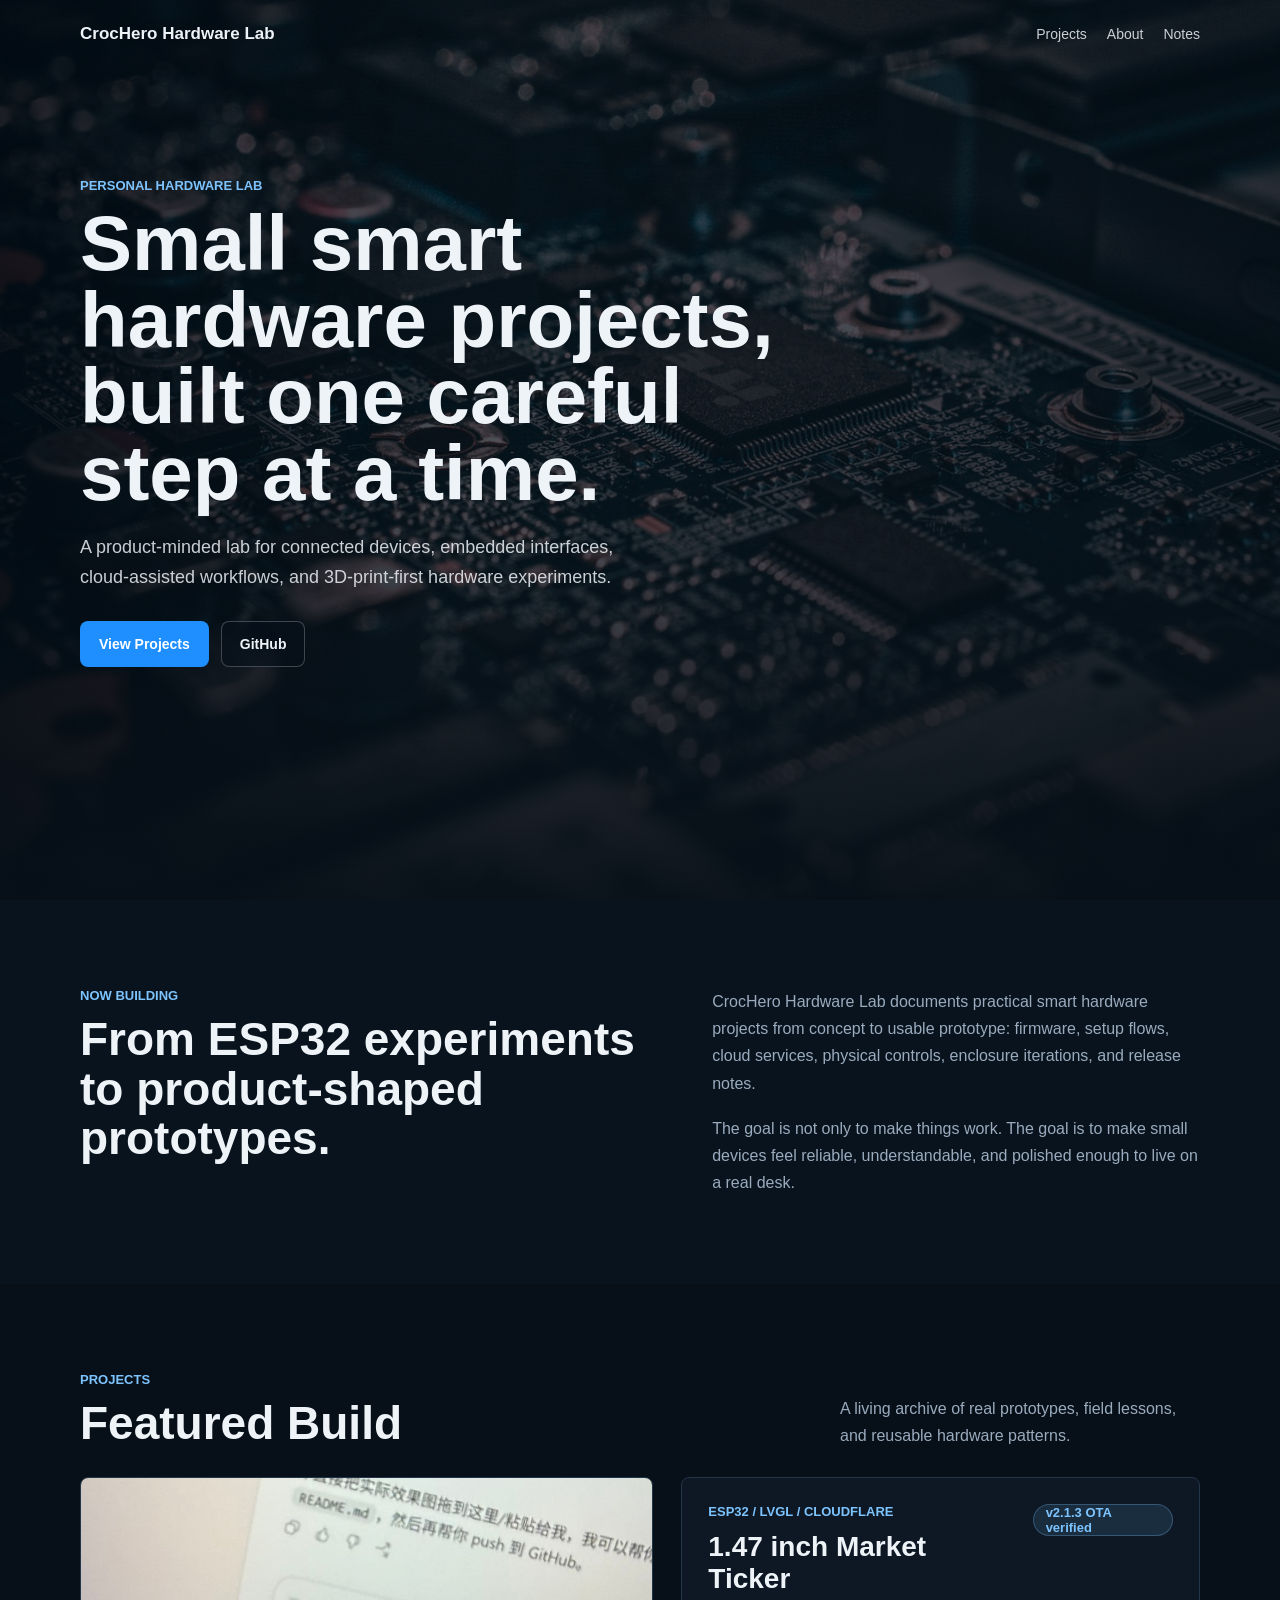
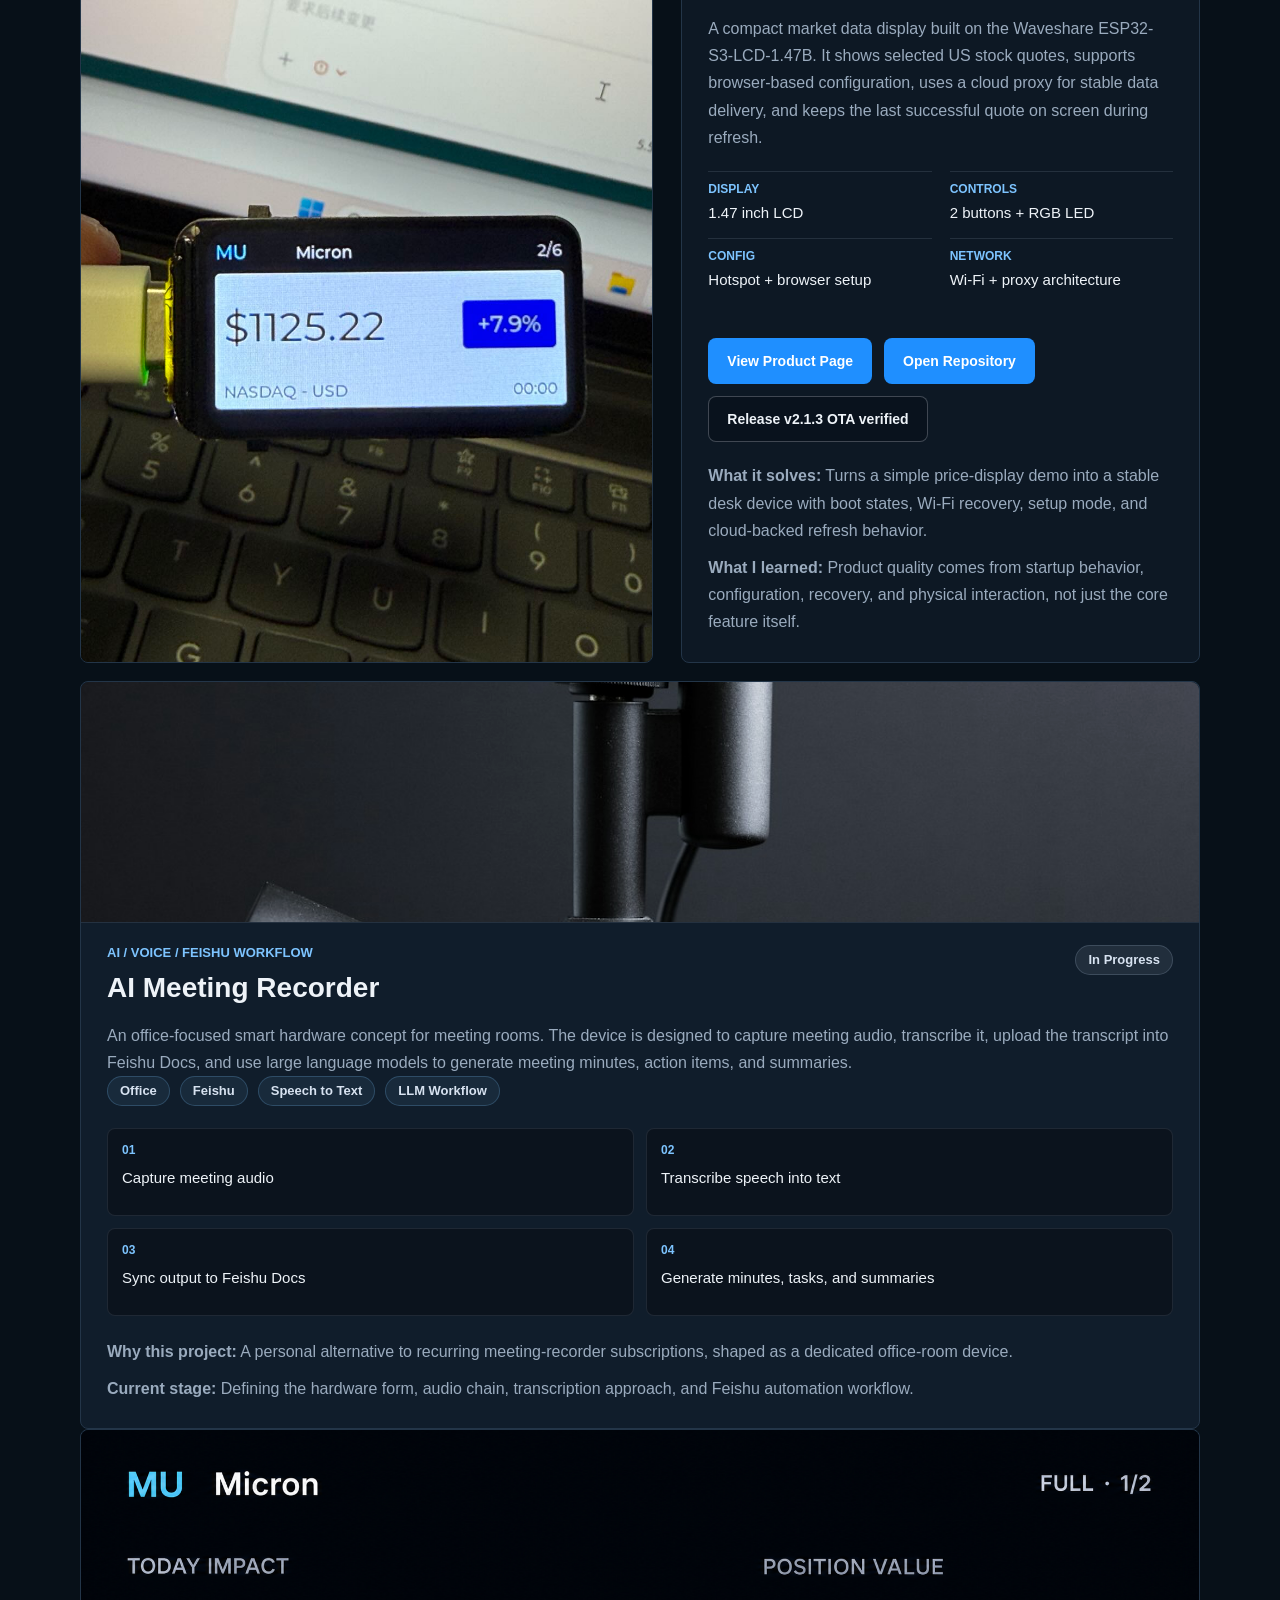
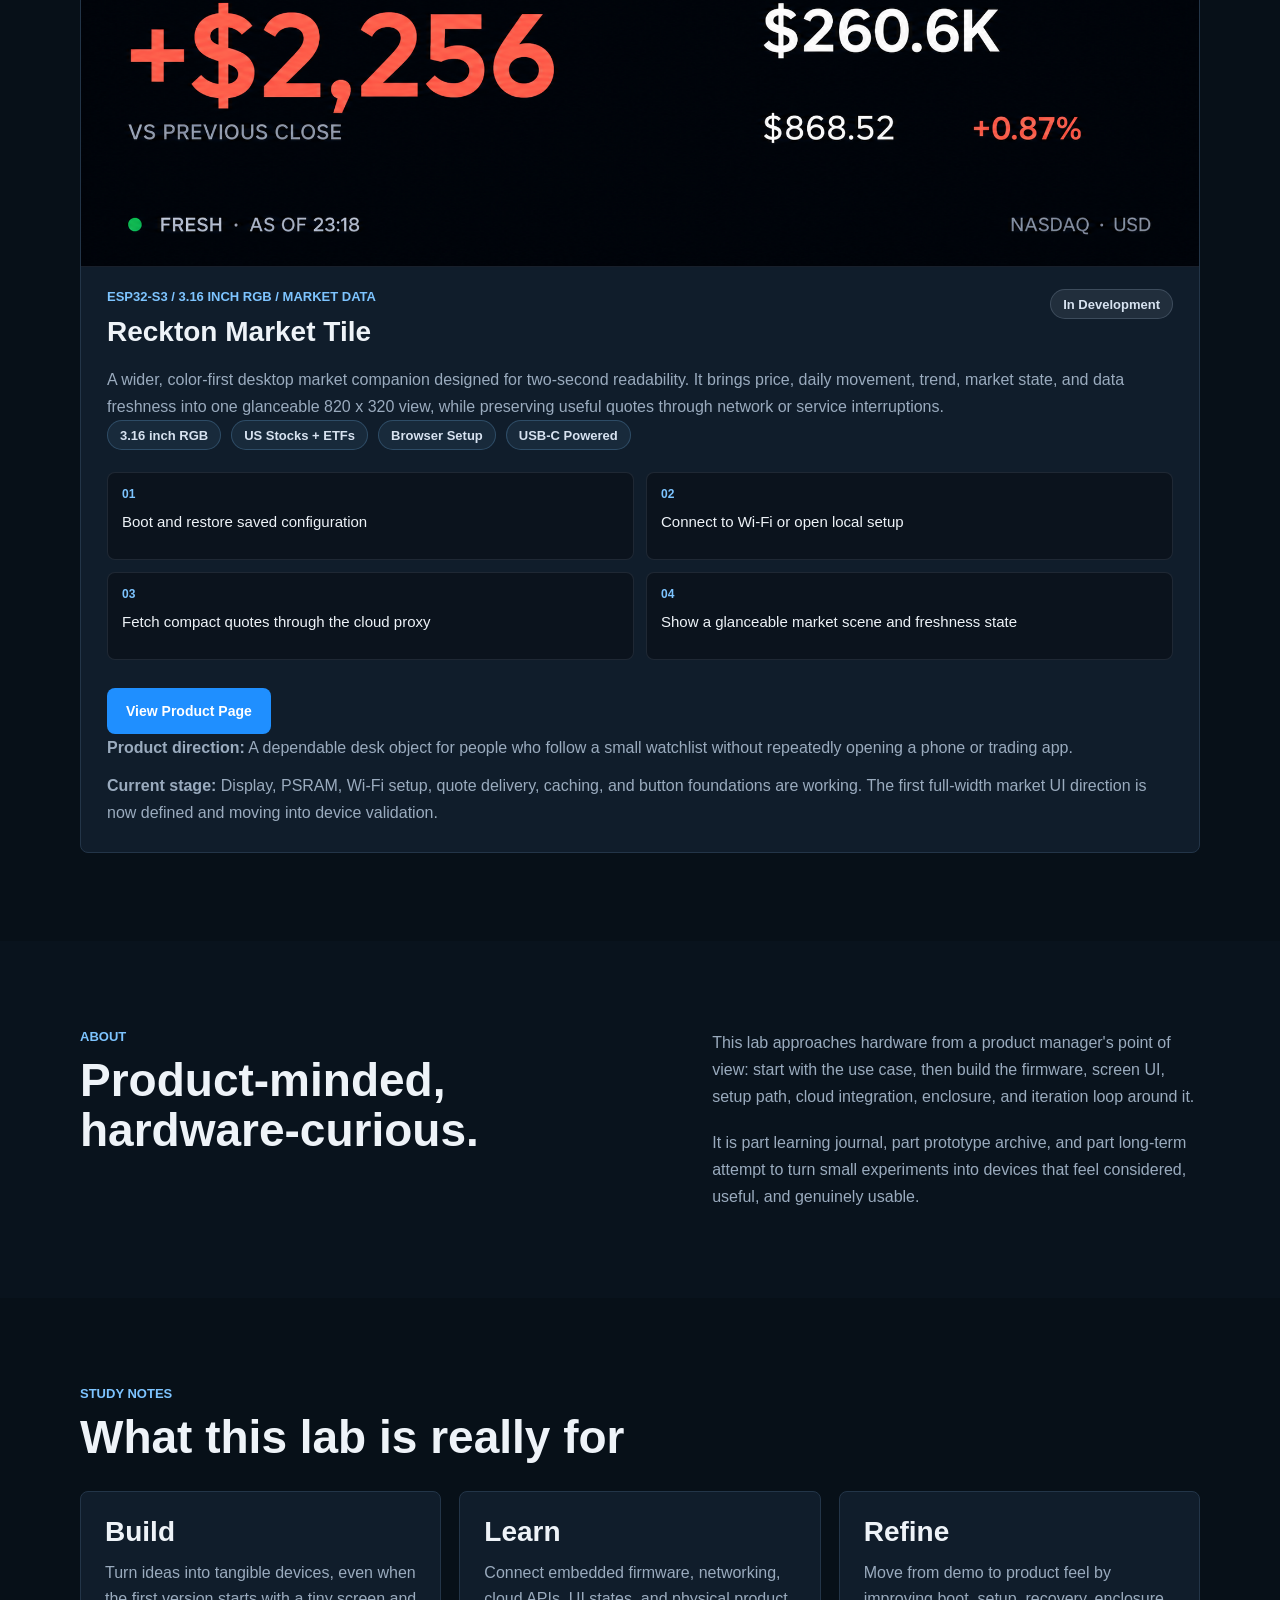
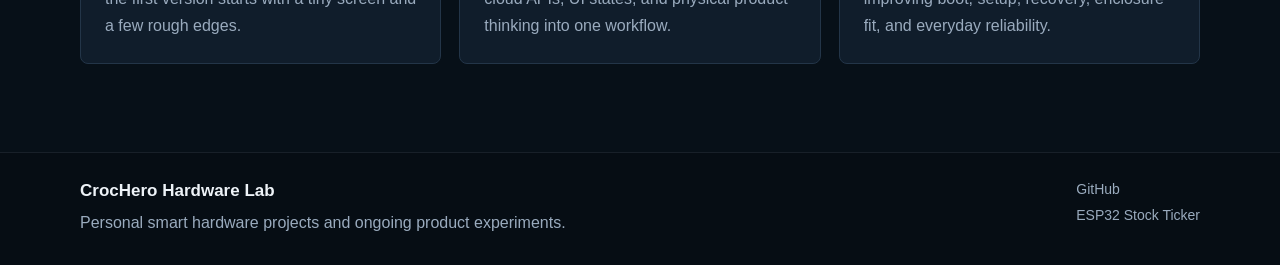
==== commit d5ed14d9: "Show Market Tile UI design" ====
--- a/index.html
+++ b/index.html
@@ -169,8 +169,8 @@
           </article>
 
           <article class="project-card in-progress">
-            <div class="project-card-media project-card-media-contain">
-              <img src="./assets/market-tile/esp32-s3-lcd-3.16-hardware.jpg" alt="Waveshare ESP32-S3-LCD-3.16 development board used for Reckton Market Tile">
+            <div class="project-card-media market-tile-card-media">
+              <img src="./assets/market-tile/market-tile-ui-design.png" alt="Reckton Market Tile interface showing Micron position value, daily impact, quote freshness, and market information">
             </div>
 
             <div class="project-card-top">
@@ -219,7 +219,7 @@
 
             <div class="project-notes">
               <p><strong>Product direction:</strong> A dependable desk object for people who follow a small watchlist without repeatedly opening a phone or trading app.</p>
-              <p><strong>Current stage:</strong> Display, PSRAM, Wi-Fi setup, quote delivery, caching, and button foundations are working. The new Market and Focus scenes are being designed and validated.</p>
+              <p><strong>Current stage:</strong> Display, PSRAM, Wi-Fi setup, quote delivery, caching, and button foundations are working. The first full-width market UI direction is now defined and moving into device validation.</p>
             </div>
           </article>
         </div>
--- a/styles.css
+++ b/styles.css
@@ -434,13 +434,15 @@
   font-size: 14px;
 }
 
-.project-card-media-contain {
-  background: #f5f7fa;
-}
-
-.project-card-media-contain img {
+.market-tile-card-media {
+  background: #020811;
+}
+
+.market-tile-card-media img {
+  height: auto;
+  aspect-ratio: 2009 / 783;
   object-fit: contain;
-  padding: 12px;
+  filter: none;
 }
 
 .detail-hero {
@@ -466,11 +468,37 @@
 
 .market-tile-hero-media {
   background:
-    linear-gradient(90deg, rgba(7, 16, 24, 0.96) 0%, rgba(7, 16, 24, 0.78) 47%, rgba(7, 16, 24, 0.46) 100%),
-    url("./assets/market-tile/esp32-s3-lcd-3.16-hardware.jpg") right 10% center / min(42vw, 560px) auto no-repeat,
+    linear-gradient(90deg, rgba(7, 16, 24, 0.98) 0%, rgba(7, 16, 24, 0.91) 38%, rgba(7, 16, 24, 0.36) 72%, rgba(7, 16, 24, 0.14) 100%),
+    url("./assets/market-tile/market-tile-ui-design.png") right center / min(68vw, 1080px) auto no-repeat,
     #071018;
   transform: none;
   filter: none;
+}
+
+.market-ui-section {
+  background: #050c14;
+}
+
+.market-ui-figure {
+  margin: 0;
+  overflow: hidden;
+  border: 1px solid rgba(125, 196, 255, 0.22);
+  border-radius: 8px;
+  background: #020811;
+  box-shadow: 0 24px 70px rgba(0, 0, 0, 0.28);
+}
+
+.market-ui-figure img {
+  aspect-ratio: 2009 / 783;
+  object-fit: contain;
+}
+
+.market-ui-figure figcaption {
+  padding: 18px 22px;
+  border-top: 1px solid rgba(154, 171, 190, 0.16);
+  color: var(--muted);
+  font-size: 15px;
+  line-height: 1.65;
 }
 
 .detail-hero-overlay {
@@ -694,6 +722,10 @@
     height: 200px;
   }
 
+  .market-tile-card-media img {
+    height: auto;
+  }
+
   .project-header {
     flex-direction: column;
   }
@@ -708,9 +740,13 @@
 
   .market-tile-hero-media {
     background:
-      linear-gradient(180deg, rgba(7, 16, 24, 0.45) 0%, rgba(7, 16, 24, 0.94) 70%),
-      url("./assets/market-tile/esp32-s3-lcd-3.16-hardware.jpg") center 18% / min(72vw, 430px) auto no-repeat,
+      linear-gradient(180deg, rgba(7, 16, 24, 0.28) 0%, rgba(7, 16, 24, 0.96) 57%),
+      url("./assets/market-tile/market-tile-ui-design.png") center 16% / 118% auto no-repeat,
       #071018;
+  }
+
+  .market-ui-figure figcaption {
+    padding: 16px;
   }
 
   .spec-row {
